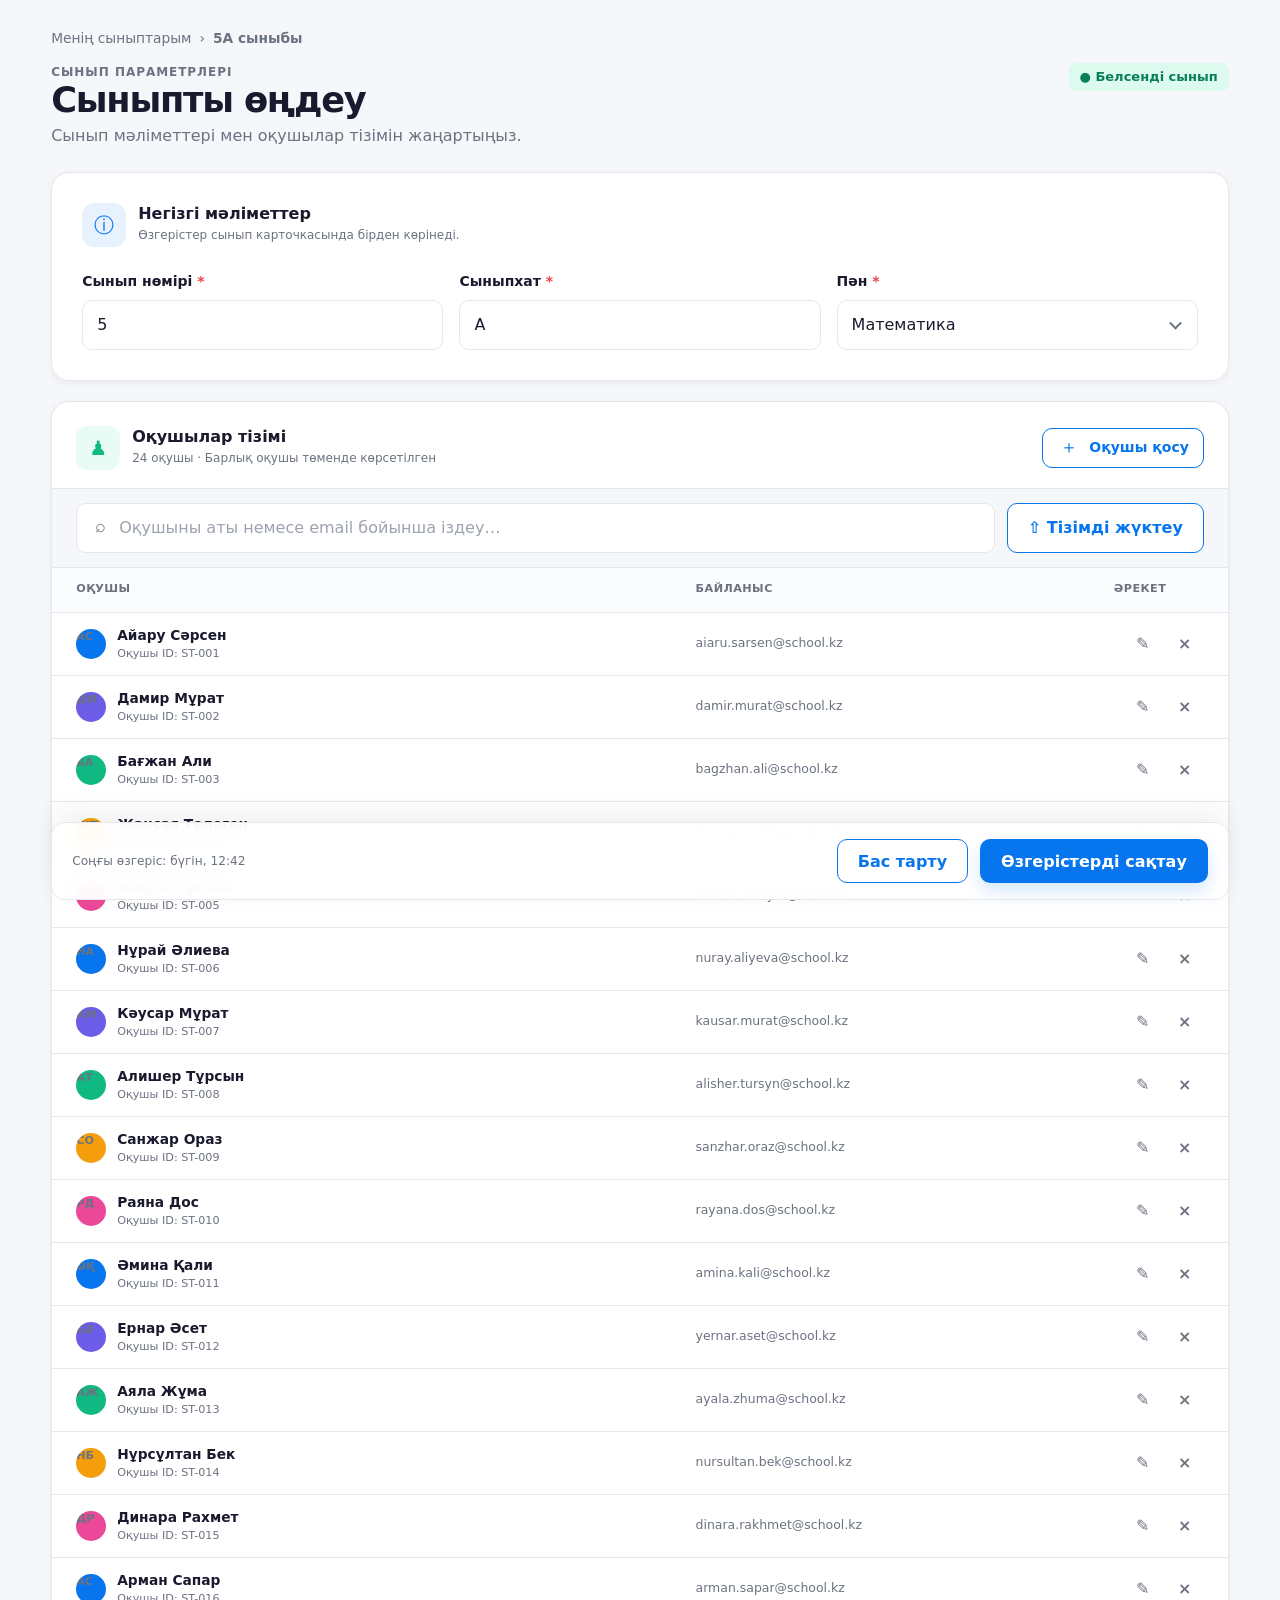
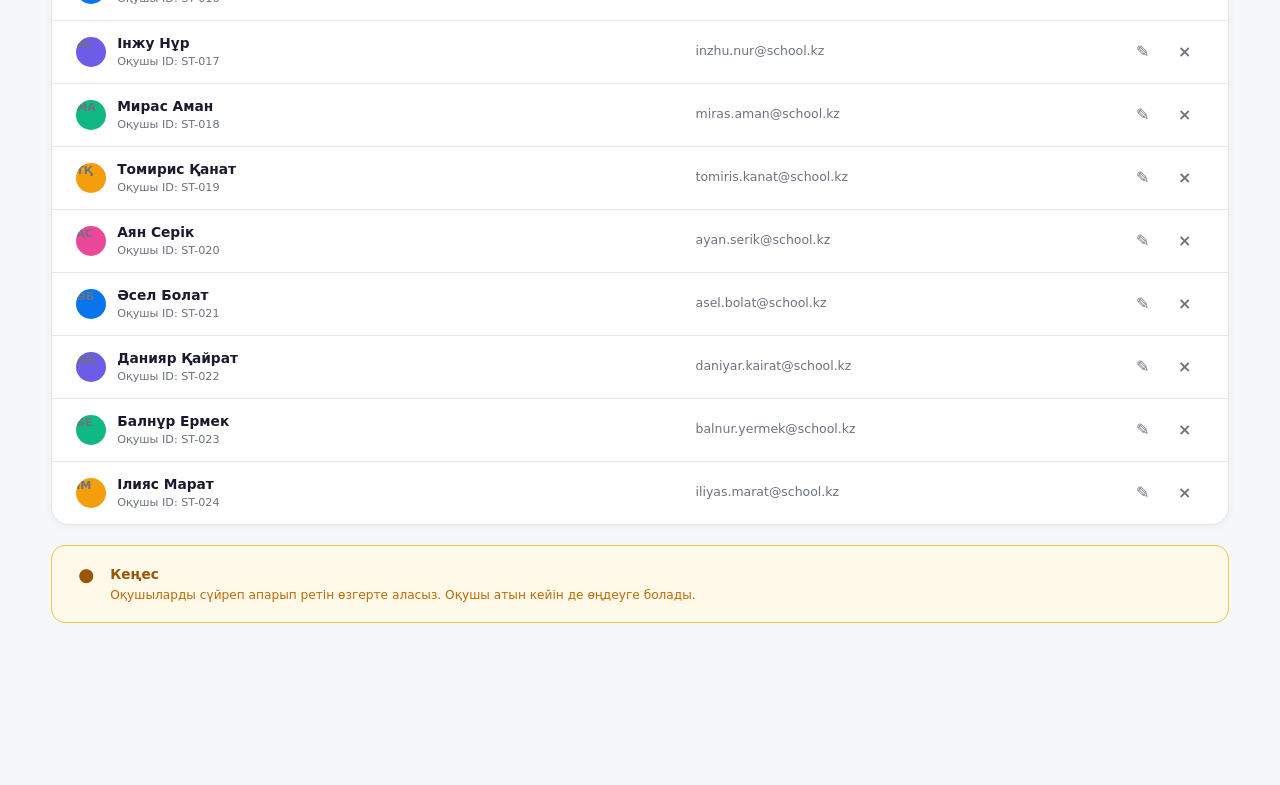
==== class-edit.html @ 6f1d169f "Add Daryn AI classes frontend" ====
<!doctype html>
<html lang="kk">
<head>
  <meta charset="utf-8">
  <meta name="viewport" content="width=device-width, initial-scale=1">
  <meta name="description" content="Daryn AI — сыныпты өңдеу және толық оқушылар тізімі.">
  <title>5А сыныбын өңдеу — Daryn AI</title>
  <link rel="icon" href="favicon.svg" type="image/svg+xml">
  <link rel="stylesheet" href="styles.css">
</head>
<body>
  <a class="skip-link" href="#main">Негізгі мазмұнға өту</a>
  <div class="class-shell">
    <main class="app-main class-main" id="main">
      <nav class="breadcrumb" aria-label="Нан үгінділері"><a href="classes.html">Менің сыныптарым</a><span aria-hidden="true">›</span><strong>5А сыныбы</strong></nav>
      <header class="classes-page-head">
        <div><p class="eyebrow">Сынып параметрлері</p><h1>Сыныпты өңдеу</h1><p>Сынып мәліметтері мен оқушылар тізімін жаңартыңыз.</p></div>
        <span class="tag tag-green">● Белсенді сынып</span>
      </header>

      <form class="class-form-wrap" id="class-form" data-mode="edit" action="classes.html">
        <section class="card form-panel" aria-labelledby="edit-base-title">
          <div class="panel-heading"><div class="panel-heading-main"><span class="icon-box" aria-hidden="true">ⓘ</span><div><h2 id="edit-base-title">Негізгі мәліметтер</h2><p>Өзгерістер сынып карточкасында бірден көрінеді.</p></div></div></div>
          <div class="class-fields">
            <div class="field"><label for="edit-class-number">Сынып нөмірі <span class="required">*</span></label><input class="control" id="edit-class-number" name="class-number" inputmode="numeric" value="5" required></div>
            <div class="field"><label for="edit-class-letter">Сыныпхат <span class="required">*</span></label><input class="control" id="edit-class-letter" name="class-letter" maxlength="2" value="А" required></div>
            <div class="field"><label for="edit-class-subject">Пән <span class="required">*</span></label><span class="select-shell"><select class="select-control" id="edit-class-subject" name="class-subject" required><option selected>Математика</option><option>Биология</option><option>Қазақстан тарихы</option></select></span></div>
          </div>
        </section>

        <section class="card roster-panel" id="students" aria-labelledby="edit-students-title">
          <div class="panel-heading">
            <div class="panel-heading-main"><span class="icon-box" aria-hidden="true" style="color:var(--success);background:var(--success-soft)">♟</span><div><h2 id="edit-students-title">Оқушылар тізімі</h2><p data-student-count>24 оқушы · Барлық оқушы төменде көрсетілген</p></div></div>
            <button class="btn btn-secondary btn-sm" type="button" data-action="add-student"><span class="icon" aria-hidden="true">＋</span>Оқушы қосу</button>
          </div>
          <div class="roster-toolbar"><label class="search-wrap"><span class="icon" aria-hidden="true">⌕</span><span class="sr-only">Оқушыны іздеу</span><input class="control" type="search" data-student-search placeholder="Оқушыны аты немесе email бойынша іздеу…"></label><button class="btn btn-secondary" type="button" data-action="import-students">⇧ Тізімді жүктеу</button></div>
          <div class="student-list-head" aria-hidden="true"><span>Оқушы</span><span>Байланыс</span><span>Әрекет</span></div>
          <ol class="student-list" data-student-list>
            <li class="student-row"><div class="student-person"><span class="student-avatar">АС</span><div><strong>Айару Сәрсен</strong><span>Оқушы ID: ST-001</span></div></div><span class="student-contact">aiaru.sarsen@school.kz</span><span class="tag tag-green">Белсенді</span><div class="student-actions"><button class="tool-btn" type="button" aria-label="Айару Сәрсенді өңдеу">✎</button><button class="tool-btn" type="button" aria-label="Айару Сәрсенді жою">×</button></div></li>
            <li class="student-row"><div class="student-person"><span class="student-avatar purple">ДМ</span><div><strong>Дамир Мұрат</strong><span>Оқушы ID: ST-002</span></div></div><span class="student-contact">damir.murat@school.kz</span><span class="tag tag-green">Белсенді</span><div class="student-actions"><button class="tool-btn" type="button" aria-label="Дамир Мұратты өңдеу">✎</button><button class="tool-btn" type="button" aria-label="Дамир Мұратты жою">×</button></div></li>
            <li class="student-row"><div class="student-person"><span class="student-avatar green">БА</span><div><strong>Бағжан Али</strong><span>Оқушы ID: ST-003</span></div></div><span class="student-contact">bagzhan.ali@school.kz</span><span class="tag tag-green">Белсенді</span><div class="student-actions"><button class="tool-btn" type="button" aria-label="Бағжан Алиді өңдеу">✎</button><button class="tool-btn" type="button" aria-label="Бағжан Алиді жою">×</button></div></li>
            <li class="student-row"><div class="student-person"><span class="student-avatar orange">ЖТ</span><div><strong>Жансая Төлеген</strong><span>Оқушы ID: ST-004</span></div></div><span class="student-contact">zhansaya.tolegen@school.kz</span><span class="tag tag-green">Белсенді</span><div class="student-actions"><button class="tool-btn" type="button" aria-label="Жансая Төлегенді өңдеу">✎</button><button class="tool-btn" type="button" aria-label="Жансая Төлегенді жою">×</button></div></li>
            <li class="student-row"><div class="student-person"><span class="student-avatar rose">МҚ</span><div><strong>Мақсат Қасым</strong><span>Оқушы ID: ST-005</span></div></div><span class="student-contact">maksat.kasym@school.kz</span><span class="tag tag-green">Белсенді</span><div class="student-actions"><button class="tool-btn" type="button" aria-label="Мақсат Қасымды өңдеу">✎</button><button class="tool-btn" type="button" aria-label="Мақсат Қасымды жою">×</button></div></li>
            <li class="student-row"><div class="student-person"><span class="student-avatar">НА</span><div><strong>Нұрай Әлиева</strong><span>Оқушы ID: ST-006</span></div></div><span class="student-contact">nuray.aliyeva@school.kz</span><span class="tag tag-green">Белсенді</span><div class="student-actions"><button class="tool-btn" type="button" aria-label="Нұрай Әлиеваны өңдеу">✎</button><button class="tool-btn" type="button" aria-label="Нұрай Әлиеваны жою">×</button></div></li>
            <li class="student-row"><div class="student-person"><span class="student-avatar purple">КМ</span><div><strong>Кәусар Мұрат</strong><span>Оқушы ID: ST-007</span></div></div><span class="student-contact">kausar.murat@school.kz</span><span class="tag tag-green">Белсенді</span><div class="student-actions"><button class="tool-btn" type="button" aria-label="Кәусар Мұратты өңдеу">✎</button><button class="tool-btn" type="button" aria-label="Кәусар Мұратты жою">×</button></div></li>
            <li class="student-row"><div class="student-person"><span class="student-avatar green">АТ</span><div><strong>Алишер Тұрсын</strong><span>Оқушы ID: ST-008</span></div></div><span class="student-contact">alisher.tursyn@school.kz</span><span class="tag tag-green">Белсенді</span><div class="student-actions"><button class="tool-btn" type="button" aria-label="Алишер Тұрсынды өңдеу">✎</button><button class="tool-btn" type="button" aria-label="Алишер Тұрсынды жою">×</button></div></li>
            <li class="student-row"><div class="student-person"><span class="student-avatar orange">СО</span><div><strong>Санжар Ораз</strong><span>Оқушы ID: ST-009</span></div></div><span class="student-contact">sanzhar.oraz@school.kz</span><span class="tag tag-green">Белсенді</span><div class="student-actions"><button class="tool-btn" type="button" aria-label="Санжар Оразды өңдеу">✎</button><button class="tool-btn" type="button" aria-label="Санжар Оразды жою">×</button></div></li>
            <li class="student-row"><div class="student-person"><span class="student-avatar rose">РД</span><div><strong>Раяна Дос</strong><span>Оқушы ID: ST-010</span></div></div><span class="student-contact">rayana.dos@school.kz</span><span class="tag tag-green">Белсенді</span><div class="student-actions"><button class="tool-btn" type="button" aria-label="Раяна Досты өңдеу">✎</button><button class="tool-btn" type="button" aria-label="Раяна Досты жою">×</button></div></li>
            <li class="student-row"><div class="student-person"><span class="student-avatar">ӘҚ</span><div><strong>Әмина Қали</strong><span>Оқушы ID: ST-011</span></div></div><span class="student-contact">amina.kali@school.kz</span><span class="tag tag-green">Белсенді</span><div class="student-actions"><button class="tool-btn" type="button" aria-label="Әмина Қалиды өңдеу">✎</button><button class="tool-btn" type="button" aria-label="Әмина Қалиды жою">×</button></div></li>
            <li class="student-row"><div class="student-person"><span class="student-avatar purple">ЕӘ</span><div><strong>Ернар Әсет</strong><span>Оқушы ID: ST-012</span></div></div><span class="student-contact">yernar.aset@school.kz</span><span class="tag tag-green">Белсенді</span><div class="student-actions"><button class="tool-btn" type="button" aria-label="Ернар Әсетті өңдеу">✎</button><button class="tool-btn" type="button" aria-label="Ернар Әсетті жою">×</button></div></li>
            <li class="student-row"><div class="student-person"><span class="student-avatar green">АЖ</span><div><strong>Аяла Жұма</strong><span>Оқушы ID: ST-013</span></div></div><span class="student-contact">ayala.zhuma@school.kz</span><span class="tag tag-green">Белсенді</span><div class="student-actions"><button class="tool-btn" type="button" aria-label="Аяла Жұманы өңдеу">✎</button><button class="tool-btn" type="button" aria-label="Аяла Жұманы жою">×</button></div></li>
            <li class="student-row"><div class="student-person"><span class="student-avatar orange">НБ</span><div><strong>Нұрсұлтан Бек</strong><span>Оқушы ID: ST-014</span></div></div><span class="student-contact">nursultan.bek@school.kz</span><span class="tag tag-green">Белсенді</span><div class="student-actions"><button class="tool-btn" type="button" aria-label="Нұрсұлтан Бекті өңдеу">✎</button><button class="tool-btn" type="button" aria-label="Нұрсұлтан Бекті жою">×</button></div></li>
            <li class="student-row"><div class="student-person"><span class="student-avatar rose">ДР</span><div><strong>Динара Рахмет</strong><span>Оқушы ID: ST-015</span></div></div><span class="student-contact">dinara.rakhmet@school.kz</span><span class="tag tag-green">Белсенді</span><div class="student-actions"><button class="tool-btn" type="button" aria-label="Динара Рахметті өңдеу">✎</button><button class="tool-btn" type="button" aria-label="Динара Рахметті жою">×</button></div></li>
            <li class="student-row"><div class="student-person"><span class="student-avatar">АС</span><div><strong>Арман Сапар</strong><span>Оқушы ID: ST-016</span></div></div><span class="student-contact">arman.sapar@school.kz</span><span class="tag tag-green">Белсенді</span><div class="student-actions"><button class="tool-btn" type="button" aria-label="Арман Сапарды өңдеу">✎</button><button class="tool-btn" type="button" aria-label="Арман Сапарды жою">×</button></div></li>
            <li class="student-row"><div class="student-person"><span class="student-avatar purple">ІН</span><div><strong>Інжу Нұр</strong><span>Оқушы ID: ST-017</span></div></div><span class="student-contact">inzhu.nur@school.kz</span><span class="tag tag-green">Белсенді</span><div class="student-actions"><button class="tool-btn" type="button" aria-label="Інжу Нұрды өңдеу">✎</button><button class="tool-btn" type="button" aria-label="Інжу Нұрды жою">×</button></div></li>
            <li class="student-row"><div class="student-person"><span class="student-avatar green">МА</span><div><strong>Мирас Аман</strong><span>Оқушы ID: ST-018</span></div></div><span class="student-contact">miras.aman@school.kz</span><span class="tag tag-green">Белсенді</span><div class="student-actions"><button class="tool-btn" type="button" aria-label="Мирас Аманды өңдеу">✎</button><button class="tool-btn" type="button" aria-label="Мирас Аманды жою">×</button></div></li>
            <li class="student-row"><div class="student-person"><span class="student-avatar orange">ТҚ</span><div><strong>Томирис Қанат</strong><span>Оқушы ID: ST-019</span></div></div><span class="student-contact">tomiris.kanat@school.kz</span><span class="tag tag-green">Белсенді</span><div class="student-actions"><button class="tool-btn" type="button" aria-label="Томирис Қанатты өңдеу">✎</button><button class="tool-btn" type="button" aria-label="Томирис Қанатты жою">×</button></div></li>
            <li class="student-row"><div class="student-person"><span class="student-avatar rose">АС</span><div><strong>Аян Серік</strong><span>Оқушы ID: ST-020</span></div></div><span class="student-contact">ayan.serik@school.kz</span><span class="tag tag-green">Белсенді</span><div class="student-actions"><button class="tool-btn" type="button" aria-label="Аян Серікті өңдеу">✎</button><button class="tool-btn" type="button" aria-label="Аян Серікті жою">×</button></div></li>
            <li class="student-row"><div class="student-person"><span class="student-avatar">ӘБ</span><div><strong>Әсел Болат</strong><span>Оқушы ID: ST-021</span></div></div><span class="student-contact">asel.bolat@school.kz</span><span class="tag tag-green">Белсенді</span><div class="student-actions"><button class="tool-btn" type="button" aria-label="Әсел Болатты өңдеу">✎</button><button class="tool-btn" type="button" aria-label="Әсел Болатты жою">×</button></div></li>
            <li class="student-row"><div class="student-person"><span class="student-avatar purple">ДҚ</span><div><strong>Данияр Қайрат</strong><span>Оқушы ID: ST-022</span></div></div><span class="student-contact">daniyar.kairat@school.kz</span><span class="tag tag-green">Белсенді</span><div class="student-actions"><button class="tool-btn" type="button" aria-label="Данияр Қайратты өңдеу">✎</button><button class="tool-btn" type="button" aria-label="Данияр Қайратты жою">×</button></div></li>
            <li class="student-row"><div class="student-person"><span class="student-avatar green">БЕ</span><div><strong>Балнұр Ермек</strong><span>Оқушы ID: ST-023</span></div></div><span class="student-contact">balnur.yermek@school.kz</span><span class="tag tag-yellow">Шақыру жіберілді</span><div class="student-actions"><button class="tool-btn" type="button" aria-label="Балнұр Ермекті өңдеу">✎</button><button class="tool-btn" type="button" aria-label="Балнұр Ермекті жою">×</button></div></li>
            <li class="student-row"><div class="student-person"><span class="student-avatar orange">ІМ</span><div><strong>Ілияс Марат</strong><span>Оқушы ID: ST-024</span></div></div><span class="student-contact">iliyas.marat@school.kz</span><span class="tag tag-yellow">Шақыру жіберілді</span><div class="student-actions"><button class="tool-btn" type="button" aria-label="Ілияс Маратты өңдеу">✎</button><button class="tool-btn" type="button" aria-label="Ілияс Маратты жою">×</button></div></li>
          </ol>
        </section>

        <aside class="tip-card"><span class="icon" aria-hidden="true">●</span><div><strong>Кеңес</strong><p>Оқушыларды сүйреп апарып ретін өзгерте аласыз. Оқушы атын кейін де өңдеуге болады.</p></div></aside>
        <div class="class-form-actions"><p>Соңғы өзгеріс: бүгін, 12:42</p><div class="row"><a class="btn btn-secondary" href="classes.html">Бас тарту</a><button class="btn btn-primary" type="submit">Өзгерістерді сақтау</button></div></div>
      </form>
    </main>

  </div>
  <script src="app.js" defer></script>
</body>
</html>
---- styles.css ----
:root {
  color-scheme: light;
  --primary: #0775ed;
  --primary-hover: #0868d3;
  --primary-dark: #0554b0;
  --primary-light: #e8f2fe;
  --secondary: #6c5ce7;
  --secondary-light: #eeeafd;
  --background: #ffffff;
  --surface: #f5f7fa;
  --surface-strong: #eef2f7;
  --text: #1a1a2e;
  --text-soft: #6b7280;
  --border: #e5e7eb;
  --success: #10b981;
  --success-soft: #e8fbf4;
  --error: #ef4444;
  --error-soft: #fff0f0;
  --warning: #f59e0b;
  --warning-soft: #fff8e5;
  --team-b: #ff6b35;
  --shadow-sm: 0 2px 8px rgb(15 23 42 / 0.05);
  --shadow-md: 0 14px 34px rgb(15 23 42 / 0.09);
  --radius-sm: 8px;
  --radius-md: 12px;
  --radius-lg: 18px;
  --sidebar: 240px;
  --content: 1240px;
  --space-1: 4px;
  --space-2: 8px;
  --space-3: 12px;
  --space-4: 16px;
  --space-6: 24px;
  --space-8: 32px;
  --space-12: 48px;
  --space-16: 64px;
  --space-24: 96px;
  font-family: Inter, ui-sans-serif, system-ui, -apple-system, BlinkMacSystemFont, "Segoe UI", sans-serif;
  font-synthesis: none;
}

* { box-sizing: border-box; }
html { scroll-behavior: smooth; }
body { margin: 0; color: var(--text); background: var(--background); line-height: 1.5; }
button, input, textarea, select { font: inherit; }
button, a, summary, select { -webkit-tap-highlight-color: transparent; }
button { border: 0; }
a { color: inherit; text-decoration: none; }
img, svg { display: block; max-width: 100%; }
h1, h2, h3, h4, p { margin-top: 0; }
h1 { font-size: clamp(2rem, 4vw, 3rem); line-height: 1.08; letter-spacing: -0.035em; }
h2 { font-size: clamp(1.7rem, 3vw, 2.25rem); line-height: 1.15; letter-spacing: -0.025em; }
h3 { font-size: clamp(1.25rem, 2vw, 1.75rem); line-height: 1.22; }
h4 { font-size: 1.375rem; line-height: 1.3; }
:focus-visible { outline: 3px solid rgb(7 117 237 / 0.28); outline-offset: 3px; }
::selection { color: #fff; background: var(--primary); }

.skip-link { position: fixed; top: 8px; left: 8px; z-index: 100; padding: 10px 14px; border-radius: 8px; color: #fff; background: var(--primary-dark); transform: translateY(-160%); }
.skip-link:focus { transform: translateY(0); }
.sr-only { position: absolute; width: 1px; height: 1px; padding: 0; margin: -1px; overflow: hidden; clip: rect(0, 0, 0, 0); white-space: nowrap; border: 0; }
.muted { color: var(--text-soft); }
.caption { font-size: 0.75rem; color: var(--text-soft); }
.eyebrow { margin-bottom: 8px; color: var(--primary); font-size: 0.75rem; font-weight: 800; letter-spacing: 0.08em; text-transform: uppercase; }
.stack { display: grid; gap: var(--space-4); }
.row { display: flex; align-items: center; gap: var(--space-3); }
.row-between { display: flex; align-items: center; justify-content: space-between; gap: var(--space-4); }
.icon { display: inline-grid; width: 24px; height: 24px; flex: 0 0 24px; place-items: center; font-size: 1.15rem; line-height: 1; }
.icon-box { display: inline-grid; width: 44px; height: 44px; flex: 0 0 44px; place-items: center; border-radius: 12px; color: var(--primary); background: var(--primary-light); font-size: 1.25rem; }
.divider { height: 1px; margin: var(--space-6) 0; background: var(--border); }

/* Buttons */
.btn { display: inline-flex; min-height: 44px; align-items: center; justify-content: center; gap: 8px; padding: 10px 20px; border: 1px solid transparent; border-radius: 10px; font-weight: 750; line-height: 1.2; cursor: pointer; transition: 160ms ease; }
.btn:hover { transform: translateY(-1px); }
.btn:active { transform: translateY(0); }
.btn-primary { color: #fff; background: var(--primary); box-shadow: 0 8px 18px rgb(7 117 237 / 0.17); }
.btn-primary:hover { background: var(--primary-hover); }
.btn-primary:active { background: var(--primary-dark); }
.btn-secondary { color: var(--primary); border-color: var(--primary); background: #fff; }
.btn-secondary:hover { background: var(--primary-light); }
.btn-ghost { color: var(--primary); background: transparent; }
.btn-ghost:hover { background: var(--primary-light); }
.btn-success { color: #fff; background: var(--success); }
.btn-danger { color: #fff; background: var(--error); }
.btn[disabled], .btn.is-disabled { color: #a9afb9; border-color: #e4e7eb; background: #eef0f3; box-shadow: none; cursor: not-allowed; transform: none; }
.btn-sm { min-height: 36px; padding: 7px 14px; font-size: 0.875rem; }
.btn-lg { min-height: 52px; padding: 14px 26px; font-size: 1.0625rem; }
.btn-icon { width: 44px; padding: 0; border-radius: 50%; }
.btn-block { width: 100%; }

/* Forms */
.field { display: grid; gap: 8px; }
.field > label, .field-label { color: var(--text); font-size: 0.875rem; font-weight: 750; }
.control, .select-control, .textarea-control { width: 100%; min-height: 48px; padding: 12px 14px; color: var(--text); border: 1px solid var(--border); border-radius: 10px; background: #fff; transition: 160ms ease; }
.control::placeholder, .textarea-control::placeholder { color: #9ca3af; }
.control:hover, .select-control:hover, .textarea-control:hover { border-color: #bdc7d5; }
.control:focus, .select-control:focus, .textarea-control:focus { border-color: var(--primary); outline: 3px solid rgb(7 117 237 / 0.13); }
.control:disabled, .select-control:disabled, .textarea-control:disabled { color: #9ca3af; background: var(--surface); cursor: not-allowed; }
.select-shell { position: relative; display: block; min-width: 0; }
.select-shell::after {
  content: "";
  position: absolute;
  top: 50%;
  right: 18px;
  width: 7px;
  height: 7px;
  border-right: 2px solid var(--text-soft);
  border-bottom: 2px solid var(--text-soft);
  pointer-events: none;
  transform: translateY(-70%) rotate(45deg);
  transition: border-color 160ms ease;
}
.select-shell:focus-within::after { border-color: var(--primary); }
.select-shell .select-control {
  padding-right: 44px;
  appearance: none;
  -webkit-appearance: none;
  cursor: pointer;
}
.select-shell .select-control::-ms-expand { display: none; }
.select-control option { color: var(--text); background: #fff; }
.textarea-control { min-height: 112px; resize: vertical; }
.field-error .control { border-color: var(--error); }
.field-error .hint { color: var(--error); }
.field-success .control { padding-right: 44px; border-color: var(--success); background: linear-gradient(90deg, #fff 90%, var(--success-soft)); }
.hint { color: var(--text-soft); font-size: 0.75rem; }
.search-wrap { position: relative; }
.search-wrap .control { padding-left: 42px; }
.search-wrap .icon { position: absolute; top: 12px; left: 12px; color: var(--text-soft); }
.checkbox-row { display: flex; align-items: flex-start; gap: 10px; font-size: 0.9rem; }
.checkbox-row input { width: 18px; height: 18px; margin-top: 2px; accent-color: var(--primary); }
.segmented { display: grid; grid-template-columns: repeat(4, minmax(64px, 1fr)); gap: 8px; }
.segmented input { position: absolute; opacity: 0; pointer-events: none; }
.segmented label { display: grid; min-height: 42px; place-items: center; border: 1px solid var(--border); border-radius: 9px; cursor: pointer; }
.segmented input:checked + label { color: #fff; border-color: var(--primary); background: var(--primary); }

/* Shared cards and badges */
.card { border: 1px solid var(--border); border-radius: var(--radius-lg); background: #fff; box-shadow: var(--shadow-sm); }
.card-pad { padding: clamp(18px, 2.4vw, 28px); }
.tag { display: inline-flex; min-height: 28px; align-items: center; gap: 6px; padding: 4px 11px; border-radius: 8px; font-size: 0.8125rem; font-weight: 750; white-space: nowrap; }
.tag-blue { color: #075fbf; background: #e7f2ff; }
.tag-green { color: #087e59; background: #dcfaee; }
.tag-purple { color: #5946c7; background: #ede9fe; }
.tag-orange { color: #a34716; background: #fff0e5; }
.tag-yellow { color: #845300; background: #fff4c7; }
.tag-red { color: #b4232d; background: #fee7e7; }
.badge-solid { color: #fff; }
.bg-blue { background: var(--primary); }
.bg-purple { background: var(--secondary); }
.bg-green { background: var(--success); }
.bg-orange { background: #e98213; }
.bg-red { background: var(--error); }
.difficulty { display: inline-flex; align-items: center; gap: 8px; }
.difficulty::before { width: 10px; height: 10px; border-radius: 50%; background: currentColor; content: ""; }

/* App shell */
.app-shell { min-height: 100dvh; padding-left: var(--sidebar); background: var(--surface); }
.sidebar { position: fixed; inset: 0 auto 0 0; z-index: 30; display: flex; width: var(--sidebar); flex-direction: column; padding: 24px 16px; border-right: 1px solid var(--border); background: #fff; }
.brand { display: flex; align-items: center; gap: 10px; padding: 0 10px 24px; color: var(--primary); font-size: 1.35rem; font-weight: 850; letter-spacing: -0.03em; }
.brand-mark { display: grid; width: 34px; height: 34px; place-items: center; border-radius: 10px; color: #fff; background: linear-gradient(145deg, #1a8eff, var(--primary-dark)); font-size: 0.95rem; }
.side-nav { display: grid; gap: 5px; }
.side-nav a { display: flex; min-height: 44px; align-items: center; gap: 12px; padding: 10px 12px; border-radius: 10px; color: var(--text-soft); font-size: 0.9rem; font-weight: 650; }
.side-nav a:hover { color: var(--text); background: var(--surface); }
.side-nav a[aria-current="page"] { color: var(--primary); background: var(--primary-light); }
.side-section { margin: 22px 12px 8px; color: #9ca3af; font-size: 0.68rem; font-weight: 800; letter-spacing: 0.09em; text-transform: uppercase; }
.profile-mini { display: flex; align-items: center; gap: 10px; margin-top: auto; padding: 12px 10px 0; border-top: 1px solid var(--border); }
.avatar { display: grid; width: 42px; height: 42px; flex: 0 0 42px; place-items: center; border-radius: 50%; color: var(--primary); background: var(--primary-light); font-weight: 850; }
.profile-mini strong { display: block; font-size: 0.82rem; }
.profile-mini span { color: var(--text-soft); font-size: 0.72rem; }
.app-main { width: 100%; max-width: 1600px; margin: 0 auto; padding: 28px clamp(20px, 4vw, 52px) 64px; }
.app-topbar { display: flex; min-height: 64px; align-items: center; justify-content: space-between; gap: 20px; margin-bottom: 26px; }
.app-topbar h1 { margin: 0; font-size: clamp(1.45rem, 2.5vw, 2rem); }
.top-actions { display: flex; align-items: center; gap: 10px; }
.mobile-bar { display: none; }
.bottom-nav { display: none; }

.tabs { display: flex; gap: 24px; margin-bottom: 24px; border-bottom: 1px solid var(--border); overflow-x: auto; scrollbar-width: none; }
.tabs a, .tabs button { min-height: 44px; flex: 0 0 auto; padding: 10px 2px; color: var(--text-soft); border-bottom: 3px solid transparent; background: none; font-weight: 700; cursor: pointer; }
.tabs a[aria-current="page"], .tabs button.is-active { color: var(--primary); border-bottom-color: var(--primary); }

/* Presentation dashboard */
.section-head { display: flex; align-items: end; justify-content: space-between; gap: 16px; margin: 34px 0 16px; }
.section-head h2 { margin: 0; font-size: 1.15rem; }
.text-link { color: var(--primary); font-size: 0.86rem; font-weight: 750; }
.presentation-grid { display: grid; grid-template-columns: repeat(3, minmax(0, 1fr)); gap: 18px; }
.presentation-grid.compact { grid-template-columns: repeat(4, minmax(0, 1fr)); }
.presentation-card { position: relative; min-height: 154px; padding: 20px; overflow: hidden; border: 1px solid transparent; border-radius: 14px; box-shadow: var(--shadow-sm); }
.presentation-card::after { position: absolute; right: -38px; bottom: -52px; width: 128px; height: 128px; border: 22px solid rgb(255 255 255 / 0.52); border-radius: 50%; content: ""; }
.presentation-card h3 { max-width: 82%; margin: 20px 0 6px; font-size: 1.05rem; }
.presentation-card p { max-width: 78%; margin: 0; color: var(--text-soft); font-size: 0.78rem; }
.presentation-grid.compact .presentation-card { min-height: 196px; }
.presentation-grid.compact .presentation-card p { display: -webkit-box; max-width: 72%; overflow: hidden; -webkit-box-orient: vertical; -webkit-line-clamp: 2; line-height: 1.3; }
.presentation-card .tag { position: relative; z-index: 1; }
.tone-mint { border-color: #bee8d6; background: #eaf9f2; }
.tone-sky { border-color: #bddcf7; background: #eaf5ff; }
.tone-lilac { border-color: #d9cff8; background: #f1edff; }
.tone-sand { border-color: #f1ddb0; background: #fff7df; }
.tone-rose { border-color: #efcbd0; background: #fff1f3; }
.tone-slate { border-color: #d6dde8; background: #f5f7fa; }
.card-meta { position: absolute; right: 18px; bottom: 14px; left: 18px; z-index: 2; display: flex; justify-content: space-between; color: var(--text-soft); font-size: 0.72rem; }
.create-card { display: grid; min-height: 154px; place-items: center; padding: 20px; border: 1.5px dashed #bdc9da; border-radius: 14px; color: var(--primary); background: #fff; text-align: center; }
.create-card .plus { display: grid; width: 42px; height: 42px; margin: 0 auto 10px; place-items: center; border-radius: 50%; color: #fff; background: var(--primary); font-size: 1.5rem; }
.pagination { display: flex; align-items: center; justify-content: flex-end; gap: 8px; margin-top: 24px; }
.page-pill { display: grid; min-width: 36px; height: 36px; place-items: center; border: 1px solid var(--border); border-radius: 8px; background: #fff; }
.page-pill.active { color: #fff; border-color: var(--primary); background: var(--primary); }

/* Generator */
.generator-wrap { max-width: 860px; margin: 0 auto; }
.generator-card { padding: clamp(22px, 4vw, 42px); }
.generator-card h2 { margin-bottom: 6px; font-size: 1.6rem; }
.form-grid { display: grid; grid-template-columns: repeat(2, minmax(0, 1fr)); gap: 18px; }
.form-grid .full { grid-column: 1 / -1; }
.theme-grid { display: grid; grid-template-columns: repeat(4, minmax(90px, 1fr)); gap: 12px; }
.theme-option { position: relative; }
.theme-option input { position: absolute; opacity: 0; }
.theme-option label { display: grid; gap: 8px; color: var(--text-soft); font-size: 0.75rem; cursor: pointer; }
.theme-swatch { height: 74px; border: 2px solid transparent; border-radius: 10px; box-shadow: inset 0 0 0 1px rgb(15 23 42 / 0.08); }
.theme-option input:checked + label .theme-swatch { border-color: var(--primary-dark); outline: 3px solid rgb(7 117 237 / 0.18); }
.swatch-classic { background: linear-gradient(135deg, #1b8df8, #0754b2); }
.swatch-light { background: linear-gradient(135deg, #f6fbff 58%, #76b9fb 58%); }
.swatch-warm { background: linear-gradient(135deg, #fff7df 58%, #ffb34c 58%); }
.swatch-dark { background: linear-gradient(135deg, #11152d 58%, #705be9 58%); }
.form-actions { display: flex; justify-content: flex-end; gap: 10px; margin-top: 26px; }

/* Classes */
.class-shell { min-height: 100dvh; background: var(--surface); }
.class-main { max-width: none; }
.classes-page-head { display: flex; align-items: flex-start; justify-content: space-between; gap: 24px; margin-bottom: 24px; }
.classes-page-head h1 { margin-bottom: 5px; font-size: clamp(1.7rem, 3vw, 2.2rem); }
.classes-page-head p { margin: 0; color: var(--text-soft); }
.class-stats { display: grid; grid-template-columns: repeat(3, minmax(0, 1fr)) auto; align-items: center; gap: 0; padding: 20px; }
.class-stat { display: grid; min-width: 0; grid-template-columns: 48px minmax(0, 1fr); align-items: center; gap: 12px; padding: 0 20px; border-right: 1px solid var(--border); }
.class-stat:first-child { padding-left: 0; }
.class-stat:nth-child(3) { border-right: 0; }
.class-stat strong { display: block; font-size: 1.45rem; line-height: 1.15; }
.class-stat span:last-child { color: var(--text-soft); font-size: 0.76rem; font-weight: 650; }
.class-stat-badges { display: flex; flex-wrap: wrap; justify-content: flex-end; gap: 8px; padding-left: 20px; }
.view-mode-input { position: absolute; width: 1px; height: 1px; opacity: 0; }
.class-toolbar { display: grid; grid-template-columns: minmax(240px, 1fr) 180px 170px auto; gap: 12px; margin: 24px 0 18px; }
.view-toggle { display: flex; gap: 8px; }
.view-toggle .tool-btn { border: 1px solid var(--border); background: #fff; box-shadow: var(--shadow-sm); cursor: pointer; }
#class-view-grid:checked ~ .class-toolbar .view-toggle label[for="class-view-grid"],
#class-view-list:checked ~ .class-toolbar .view-toggle label[for="class-view-list"] {
  color: var(--primary);
  border-color: #bfdbfe;
  background: var(--primary-light);
}
#class-view-grid:focus-visible ~ .class-toolbar .view-toggle label[for="class-view-grid"],
#class-view-list:focus-visible ~ .class-toolbar .view-toggle label[for="class-view-list"] {
  outline: 3px solid rgb(7 117 237 / 0.28);
  outline-offset: 3px;
}
.classes-grid { display: grid; grid-template-columns: repeat(3, minmax(0, 1fr)); gap: 18px; }
#class-view-list:checked ~ .classes-grid { grid-template-columns: 1fr; }
#class-view-list:checked ~ .classes-grid .class-card {
  display: grid;
  grid-template-columns: minmax(230px, 1.2fr) 240px minmax(220px, 1fr) 220px;
  align-items: center;
  gap: 20px;
}
#class-view-list:checked ~ .classes-grid .class-metrics { margin: 0; }
#class-view-list:checked ~ .classes-grid .class-students-preview { min-width: 0; }
#class-view-list:checked ~ .classes-grid .class-card-actions { margin: 0; padding: 0; border-top: 0; }
.class-card { padding: 20px; }
.class-card-head { display: grid; grid-template-columns: 48px minmax(0, 1fr) auto; align-items: start; gap: 12px; }
.class-mark { display: grid; width: 48px; height: 48px; place-items: center; border-radius: 14px; color: #fff; background: linear-gradient(145deg, #4e8dff, #1754da); font-weight: 850; }
.class-mark.purple { background: linear-gradient(145deg, #a152ef, #7622dc); }
.class-mark.green { background: linear-gradient(145deg, #22c998, #078877); }
.class-mark.orange { background: linear-gradient(145deg, #ffaf40, #df7310); }
.class-mark.rose { background: linear-gradient(145deg, #fb6e9b, #d6306d); }
.class-mark.indigo { background: linear-gradient(145deg, #6f7cff, #4436c7); }
.class-card h2 { margin: 3px 0 2px; font-size: 1rem; letter-spacing: 0; }
.class-subject { margin: 0; color: var(--text-soft); font-size: 0.78rem; }
.class-metrics { display: grid; grid-template-columns: repeat(2, minmax(0, 1fr)); gap: 10px; margin: 18px 0; }
.class-metric { padding: 14px 12px; border-radius: 11px; background: var(--surface); }
.class-metric strong { display: block; margin-bottom: 3px; font-size: 1.1rem; }
.class-metric span { color: var(--text-soft); font-size: 0.68rem; font-weight: 650; }
.class-students-preview { display: flex; min-height: 38px; align-items: center; justify-content: space-between; gap: 12px; }
.avatar-stack { display: flex; padding-left: 4px; }
.avatar-stack .student-avatar { margin-left: -6px; border: 2px solid #fff; }
.student-avatar { display: grid; width: 30px; height: 30px; flex: 0 0 30px; place-items: center; border-radius: 50%; color: #fff; background: var(--primary); font-size: 0.62rem; font-weight: 800; }
.student-avatar.green { background: var(--success); }
.student-avatar.purple { background: var(--secondary); }
.student-avatar.orange { background: var(--warning); }
.student-avatar.rose { background: #ec4899; }
.student-avatar.slate { background: #94a3b8; }
.class-card-actions { display: grid; grid-template-columns: repeat(2, minmax(0, 1fr)); gap: 8px; padding-top: 16px; margin-top: 12px; border-top: 1px solid var(--border); }
.class-form-wrap { display: grid; gap: 20px; }
.breadcrumb { display: flex; flex-wrap: wrap; align-items: center; gap: 8px; margin-bottom: 14px; color: var(--text-soft); font-size: 0.86rem; }
.breadcrumb a:hover { color: var(--primary); }
.form-panel { padding: clamp(20px, 3vw, 30px); }
.panel-heading { display: flex; align-items: center; justify-content: space-between; gap: 18px; margin-bottom: 24px; }
.panel-heading-main { display: flex; align-items: center; gap: 12px; }
.panel-heading h2 { margin: 0 0 2px; font-size: 1rem; letter-spacing: 0; }
.panel-heading p { margin: 0; color: var(--text-soft); font-size: 0.75rem; }
.class-fields { display: grid; grid-template-columns: repeat(3, minmax(0, 1fr)); gap: 16px; }
.required { color: var(--error); }
.roster-panel { padding: 0; overflow: hidden; scroll-margin-top: 18px; }
.roster-panel .panel-heading { padding: 24px 24px 18px; margin: 0; }
.roster-toolbar { display: grid; grid-template-columns: minmax(220px, 1fr) auto; gap: 12px; padding: 14px 24px; border-top: 1px solid var(--border); border-bottom: 1px solid var(--border); background: var(--surface); }
.student-list { padding: 0; margin: 0; list-style: none; }
.student-list-head, .student-row { display: grid; grid-template-columns: minmax(220px, 1.5fr) minmax(180px, 1fr) 90px; align-items: center; gap: 16px; padding: 12px 24px; }
.student-list-head { min-height: 44px; color: var(--text-soft); background: #fbfcfd; font-size: 0.7rem; font-weight: 800; letter-spacing: 0.04em; text-transform: uppercase; }
.student-row { min-height: 62px; border-top: 1px solid var(--border); }
.student-row[hidden], .class-card[hidden] { display: none !important; }
.student-list-head + .student-row { border-top: 0; }
.student-row:hover { background: #fbfdff; }
.student-person { display: flex; min-width: 0; align-items: center; gap: 11px; }
.student-person strong, .student-person span { overflow: hidden; text-overflow: ellipsis; white-space: nowrap; }
.student-person strong { display: block; font-size: 0.86rem; }
.student-person span { display: block; color: var(--text-soft); font-size: 0.7rem; }
.student-contact { min-width: 0; overflow: hidden; color: var(--text-soft); font-size: 0.78rem; text-overflow: ellipsis; white-space: nowrap; }
.student-row > .tag { display: none; }
.student-actions { display: flex; justify-content: flex-end; gap: 4px; }
.tip-card { display: flex; align-items: flex-start; gap: 12px; padding: 18px 22px; color: #9a5500; border: 1px solid #f6c643; border-radius: 14px; background: #fff9e9; }
.tip-card strong { display: block; margin-bottom: 2px; font-size: 0.85rem; }
.tip-card p { margin: 0; color: #bd6b05; font-size: 0.76rem; }
.class-form-actions { position: sticky; bottom: 0; z-index: 20; display: flex; align-items: center; justify-content: space-between; gap: 16px; padding: 16px 20px; border: 1px solid var(--border); border-radius: 14px; background: rgb(255 255 255 / 0.94); box-shadow: 0 -10px 30px rgb(15 23 42 / 0.06); backdrop-filter: blur(14px); }
.class-form-actions p { margin: 0; color: var(--text-soft); font-size: 0.76rem; }
.class-form-actions .row { flex-wrap: wrap; }
.empty-filter-message { padding: 34px 20px; margin: 0; color: var(--text-soft); border: 1px dashed var(--border); border-radius: 14px; background: #fff; text-align: center; }
.student-dialog {
  width: min(calc(100% - 32px), 520px);
  padding: 0;
  border: 0;
  border-radius: 18px;
  color: var(--text);
  background: #fff;
  box-shadow: 0 24px 80px rgb(15 23 42 / 0.24);
}
.student-dialog::backdrop { background: rgb(15 23 42 / 0.48); backdrop-filter: blur(3px); }
.student-dialog-card { padding: 24px; }
.student-dialog-head { display: flex; align-items: flex-start; justify-content: space-between; gap: 18px; margin-bottom: 22px; }
.student-dialog-head h2 { margin: 2px 0 0; font-size: 1.3rem; }
.student-dialog-fields { display: grid; gap: 16px; }
.student-dialog-actions { display: flex; justify-content: flex-end; gap: 10px; padding-top: 22px; margin-top: 22px; border-top: 1px solid var(--border); }
.app-toast {
  position: fixed;
  right: 22px;
  bottom: 22px;
  z-index: 100;
  max-width: min(420px, calc(100% - 32px));
  padding: 13px 18px;
  color: #fff;
  border-radius: 12px;
  background: #0f766e;
  box-shadow: 0 14px 38px rgb(15 23 42 / 0.22);
  font-size: 0.86rem;
  font-weight: 750;
  opacity: 0;
  pointer-events: none;
  transform: translateY(12px);
  transition: opacity 180ms ease, transform 180ms ease;
}
.app-toast[data-type="warning"] { background: #b45309; }
.app-toast.is-visible { opacity: 1; transform: translateY(0); }

/* Editor */
.editor-page { min-height: 100dvh; background: #e9edf3; }
.editor-topbar { position: sticky; top: 0; z-index: 30; display: grid; min-height: 64px; grid-template-columns: 280px 1fr 310px; align-items: center; gap: 14px; padding: 0 18px; border-bottom: 1px solid var(--border); background: #fff; }
.editor-topbar .brand { padding: 0; font-size: 1rem; }
.format-tools { display: flex; align-items: center; justify-content: center; gap: 5px; }
.tool-btn { display: grid; min-width: 38px; height: 38px; padding: 0 9px; place-items: center; border-radius: 8px; color: var(--text-soft); background: transparent; font-weight: 750; cursor: pointer; }
.tool-btn:hover, .tool-btn.active { color: var(--primary); background: var(--primary-light); }
.editor-actions { display: flex; justify-content: flex-end; gap: 8px; }
.editor-layout { display: grid; min-height: calc(100dvh - 64px); grid-template-columns: 230px minmax(0, 1fr) 300px; }
.slides-panel, .settings-panel { padding: 18px; background: #fff; }
.slides-panel { border-right: 1px solid var(--border); }
.settings-panel { border-left: 1px solid var(--border); }
.panel-title { display: flex; align-items: center; justify-content: space-between; margin-bottom: 14px; font-size: 0.85rem; font-weight: 800; }
.slide-list { display: grid; gap: 12px; counter-reset: slides; }
.slide-thumb { position: relative; aspect-ratio: 16 / 9; margin-left: 22px; border: 2px solid transparent; border-radius: 8px; background: #fff; box-shadow: inset 0 0 0 1px var(--border); overflow: hidden; }
.slide-thumb::before { position: absolute; left: -22px; color: var(--text-soft); counter-increment: slides; content: counter(slides); font-size: 0.7rem; }
.slide-thumb.active { border-color: var(--primary); }
.mini-band { height: 32%; background: linear-gradient(100deg, #188bf7, #0665cf); }
.mini-lines { display: grid; gap: 5px; padding: 10px; }
.mini-lines i { display: block; width: 58%; height: 4px; border-radius: 4px; background: #d8dee8; }
.mini-lines i:first-child { width: 32%; background: #60aaf0; }
.editor-canvas { display: grid; min-width: 0; place-items: center; padding: clamp(24px, 5vw, 70px); overflow: auto; }
.slide-stage { position: relative; width: min(100%, 900px); aspect-ratio: 16 / 9; overflow: hidden; border-radius: 4px; background: #fff; box-shadow: 0 18px 46px rgb(15 23 42 / 0.16); }
.slide-hero { position: relative; display: grid; height: 48%; place-items: center; overflow: hidden; color: #fff; background: linear-gradient(120deg, #1d91fa, #0763c8); text-align: center; }
.slide-hero::before, .slide-hero::after { position: absolute; width: 190px; height: 190px; border-radius: 50%; background: rgb(255 255 255 / 0.07); content: ""; }
.slide-hero::before { top: -90px; left: -40px; }
.slide-hero::after { right: -65px; bottom: -110px; }
.slide-hero h1 { margin: 0 0 8px; font-size: clamp(1.6rem, 4vw, 3.5rem); }
.slide-body { display: flex; height: 52%; align-items: flex-end; justify-content: space-between; padding: clamp(18px, 4vw, 46px); color: var(--text-soft); font-size: 0.9rem; }
.settings-panel .field { margin-bottom: 16px; }
.color-dots { display: flex; gap: 8px; }
.color-dot { width: 26px; height: 26px; border: 3px solid #fff; border-radius: 50%; box-shadow: 0 0 0 1px var(--border); }
.color-dot.selected { box-shadow: 0 0 0 2px var(--primary); }

/* UI kit documentation */
.kit-body { background: #fff; }
.kit-header { position: sticky; top: 0; z-index: 40; border-bottom: 1px solid var(--border); background: rgb(255 255 255 / 0.93); backdrop-filter: blur(18px); }
.kit-header-inner { display: flex; width: min(100% - 32px, var(--content)); min-height: 68px; align-items: center; justify-content: space-between; gap: 20px; margin: auto; }
.kit-header .brand { padding: 0; }
.kit-nav { display: flex; gap: 18px; overflow-x: auto; }
.kit-nav a { color: var(--text-soft); font-size: 0.86rem; font-weight: 700; white-space: nowrap; }
.kit-nav a:hover { color: var(--primary); }
.kit-main { width: min(100% - 32px, var(--content)); margin: 0 auto; padding: 64px 0 96px; }
.kit-hero { display: grid; grid-template-columns: 1.3fr 0.7fr; align-items: end; gap: 40px; padding-bottom: 60px; border-bottom: 1px solid var(--border); }
.kit-hero h1 { max-width: 760px; margin-bottom: 16px; color: var(--primary); }
.kit-hero p { max-width: 690px; color: var(--text-soft); font-size: 1.1rem; }
.kit-summary { display: grid; grid-template-columns: repeat(2, 1fr); gap: 10px; }
.summary-chip { padding: 14px; border-radius: 12px; background: var(--surface); }
.summary-chip strong { display: block; font-size: 1.25rem; }
.summary-chip span { color: var(--text-soft); font-size: 0.75rem; }
.kit-section { padding: 68px 0; border-bottom: 1px solid var(--border); scroll-margin-top: 70px; }
.kit-section-head { max-width: 780px; margin-bottom: 32px; }
.kit-section-head h2 { margin-bottom: 8px; }
.kit-section-head p { color: var(--text-soft); }
.demo-surface { padding: clamp(18px, 4vw, 38px); border: 1px solid var(--border); border-radius: var(--radius-lg); background: #fff; box-shadow: var(--shadow-sm); }
.demo-surface + .demo-surface { margin-top: 20px; }
.demo-label { margin-bottom: 16px; color: var(--text-soft); font-size: 0.72rem; font-weight: 800; letter-spacing: 0.07em; text-transform: uppercase; }
.swatch-grid { display: grid; grid-template-columns: repeat(5, minmax(0, 1fr)); gap: 18px; }
.color-card { overflow: hidden; border: 1px solid var(--border); border-radius: 12px; }
.color-preview { height: 92px; }
.color-info { padding: 12px; }
.color-info strong { display: block; font-size: 0.86rem; }
.color-info code { color: var(--text-soft); font-size: 0.72rem; }
.type-scale { display: grid; gap: 4px; }
.type-row { display: grid; grid-template-columns: 170px 1fr; align-items: baseline; gap: 24px; padding: 18px 0; border-bottom: 1px solid var(--border); }
.type-row:last-child { border-bottom: 0; }
.type-meta { color: var(--text-soft); font-size: 0.78rem; }
.type-sample { margin: 0; }
.type-h1 { font-size: clamp(2rem, 4vw, 3rem); font-weight: 800; line-height: 1.08; letter-spacing: -0.035em; }
.type-h2 { font-size: clamp(1.7rem, 3vw, 2.25rem); font-weight: 800; line-height: 1.15; letter-spacing: -0.025em; }
.type-h3 { font-size: clamp(1.25rem, 2vw, 1.75rem); font-weight: 700; line-height: 1.22; }
.type-h4 { font-size: 1.375rem; font-weight: 700; line-height: 1.3; }
.button-demo { display: flex; flex-wrap: wrap; align-items: center; gap: 14px; }
.field-demo { display: grid; grid-template-columns: repeat(3, minmax(0, 1fr)); gap: 20px; }
.tag-demo { display: flex; flex-wrap: wrap; gap: 12px; }
.icon-grid { display: grid; grid-template-columns: repeat(8, minmax(70px, 1fr)); gap: 16px; }
.icon-sample { display: grid; min-height: 92px; place-items: center; padding: 12px 6px; border-radius: 12px; background: var(--surface); text-align: center; }
.icon-sample .icon { margin-bottom: 7px; color: var(--text); font-size: 1.45rem; }
.icon-sample span:last-child { color: var(--text-soft); font-size: 0.68rem; }
.game-card-grid, .catalog-grid, .feature-grid, .pricing-grid, .profile-grid, .alert-grid, .stats-grid { display: grid; gap: 18px; }
.game-card-grid { grid-template-columns: repeat(2, minmax(0, 1fr)); }
.game-type-card { position: relative; min-height: 260px; padding: 28px; overflow: hidden; color: #fff; border-radius: 18px; box-shadow: var(--shadow-md); }
.game-type-card::after { position: absolute; right: -60px; bottom: -80px; width: 210px; height: 210px; border: 34px solid rgb(255 255 255 / 0.08); border-radius: 50%; content: ""; }
.game-blue { background: linear-gradient(120deg, #116cd2, #073e98); }
.game-purple { background: linear-gradient(120deg, #6c55d9, #43309d); }
.game-type-card .icon-box { color: #fff; border: 1px solid rgb(255 255 255 / 0.25); background: transparent; }
.game-type-card h3 { margin: 22px 0 8px; }
.game-type-card p { max-width: 440px; color: rgb(255 255 255 / 0.76); }
.game-type-card .btn { position: absolute; right: 24px; bottom: 24px; z-index: 2; }
.quiz-card { padding: 28px; }
.quiz-top { display: flex; justify-content: space-between; gap: 20px; }
.answer-list { display: grid; gap: 10px; margin-top: 20px; }
.answer { padding: 14px 18px; border: 1px solid var(--border); border-radius: 10px; font-weight: 650; }
.answer.selected { color: #0668c9; border: 2px solid var(--primary); background: var(--primary-light); }
.result-card { display: grid; place-items: center; padding: 34px; background: var(--surface); text-align: center; }
.result-card .trophy { color: var(--warning); font-size: 3rem; }
.result-stats { width: 100%; margin: 18px 0; padding: 16px; border-radius: 12px; background: #fff; }
.catalog-grid, .pricing-grid, .profile-grid { grid-template-columns: repeat(3, minmax(0, 1fr)); }
.catalog-card { overflow: hidden; }
.catalog-cover { height: 148px; margin: 14px; border-radius: 14px; }
.catalog-content { padding: 0 16px 18px; }
.catalog-content h3 { margin-bottom: 6px; font-size: 1.05rem; }
.catalog-content p { min-height: 48px; color: var(--text-soft); font-size: 0.82rem; }
.feature-grid { grid-template-columns: repeat(4, minmax(0, 1fr)); }
.feature-card { padding: 20px; background: var(--surface); }
.feature-card h3 { margin: 18px 0 6px; font-size: 1rem; }
.feature-card p { margin: 0; color: var(--text-soft); font-size: 0.82rem; }
.price-card { display: flex; min-height: 420px; flex-direction: column; padding: 26px; }
.price-card.popular { color: #fff; border-color: var(--primary); background: var(--primary); transform: translateY(-10px); }
.price { margin: 10px 0 20px; font-size: 2rem; font-weight: 850; }
.check-list { display: grid; gap: 10px; padding: 0; margin: 0 0 24px; list-style: none; }
.check-list li::before { margin-right: 9px; color: var(--success); content: "✓"; font-weight: 900; }
.popular .check-list li::before { color: #dff8ee; }
.price-card .btn { align-self: flex-start; margin-top: auto; }
.profile-card { padding: 22px; }
.profile-card h3 { margin: 16px 0 4px; font-size: 1rem; }
.profile-card p { color: var(--text-soft); font-size: 0.82rem; }
.profile-stats { display: flex; justify-content: space-between; color: var(--text-soft); font-size: 0.75rem; }
.testimonial { max-width: 520px; padding: 26px; }
.testimonial blockquote { margin: 0 0 18px; padding-left: 16px; border-left: 4px solid var(--primary); font-size: 1.05rem; font-style: italic; }
.promo-card { display: grid; grid-template-columns: 1fr 190px; align-items: center; gap: 24px; padding: 28px; overflow: hidden; }
.promo-card.blue { background: var(--primary-light); }
.promo-card.green { background: var(--success-soft); }
.promo-art { height: 120px; border-radius: 18px; background: linear-gradient(135deg, var(--primary), var(--primary-dark)); }
.promo-card.green .promo-art { background: linear-gradient(135deg, #15c991, #05805f); }
.alert-grid { grid-template-columns: repeat(4, minmax(0, 1fr)); }
.alert-card { display: grid; grid-template-columns: 4px 26px 1fr; gap: 12px; padding: 18px; }
.alert-bar { border-radius: 5px; background: currentColor; }
.alert-card h3 { margin: 0 0 4px; font-size: 0.92rem; }
.alert-card p { margin: 0; color: var(--text-soft); font-size: 0.75rem; }
.stats-grid { grid-template-columns: repeat(2, minmax(0, 1fr)); }
.stat-card { min-height: 180px; padding: 24px; }
.stat-number { margin: 14px 0 4px; font-size: 2.5rem; font-weight: 850; }
.trend { color: var(--success); font-size: 0.8rem; font-weight: 750; }
.donut { display: grid; width: 120px; height: 120px; margin-top: 12px; place-items: center; border-radius: 50%; background: conic-gradient(var(--primary) 0 87%, #e8ebef 87% 100%); }
.donut::after { display: grid; width: 78px; height: 78px; place-items: center; border-radius: 50%; background: #fff; content: "87%"; font-size: 1.35rem; font-weight: 850; }
.faq-list { display: grid; gap: 10px; }
.faq { border: 1px solid var(--border); border-radius: 14px; background: #fff; box-shadow: var(--shadow-sm); }
.faq summary { display: flex; min-height: 58px; align-items: center; justify-content: space-between; gap: 16px; padding: 16px 20px; font-weight: 750; cursor: pointer; list-style: none; }
.faq summary::-webkit-details-marker { display: none; }
.faq summary::after { color: var(--text-soft); content: "+"; font-size: 1.3rem; }
.faq[open] summary::after { content: "−"; }
.faq p { padding: 0 20px 18px; margin: 0; color: var(--text-soft); }
.empty-state { display: grid; min-height: 330px; place-items: center; padding: 40px 20px; text-align: center; }
.empty-state .icon-box { width: 92px; height: 92px; margin: 0 auto 20px; border-radius: 50%; font-size: 2.2rem; }
.empty-state h3 { margin-bottom: 7px; }
.empty-state p { max-width: 440px; margin-right: auto; margin-left: auto; color: var(--text-soft); }
.spacing-row { display: flex; align-items: end; justify-content: space-between; gap: 14px; overflow-x: auto; }
.space-item { display: grid; flex: 1 0 72px; place-items: center; gap: 12px; color: var(--text-soft); font-size: 0.75rem; }
.space-box { border: 2px solid #5aa9ec; background: var(--primary-light); }

@media (max-width: 1100px) {
  .presentation-grid.compact { grid-template-columns: repeat(2, minmax(0, 1fr)); }
  .swatch-grid { grid-template-columns: repeat(3, minmax(0, 1fr)); }
  .feature-grid, .alert-grid { grid-template-columns: repeat(2, minmax(0, 1fr)); }
  .icon-grid { grid-template-columns: repeat(6, minmax(70px, 1fr)); }
  .editor-topbar { grid-template-columns: 220px 1fr 240px; }
  .editor-layout { grid-template-columns: 190px minmax(0, 1fr) 260px; }
  .classes-grid { grid-template-columns: repeat(2, minmax(0, 1fr)); }
  #class-view-list:checked ~ .classes-grid .class-card {
    grid-template-columns: minmax(200px, 1.2fr) 190px minmax(180px, 1fr) 190px;
    gap: 14px;
  }
  .class-stats { grid-template-columns: repeat(3, minmax(0, 1fr)); }
  .class-stat-badges { grid-column: 1 / -1; justify-content: flex-start; padding: 18px 0 0; }
}

@media (max-width: 900px) {
  .app-shell { padding: 0 0 76px; }
  .sidebar { display: none; }
  .app-main { padding-top: 18px; }
  .mobile-bar { display: flex; min-height: 52px; align-items: center; justify-content: space-between; margin-bottom: 12px; }
  .mobile-bar .brand { padding: 0; font-size: 1.1rem; }
  .bottom-nav { position: fixed; inset: auto 0 0; z-index: 50; display: grid; grid-template-columns: repeat(5, 1fr); padding: 7px max(8px, env(safe-area-inset-right)) max(7px, env(safe-area-inset-bottom)) max(8px, env(safe-area-inset-left)); border-top: 1px solid var(--border); background: rgb(255 255 255 / 0.96); backdrop-filter: blur(16px); }
  .bottom-nav.class-bottom-nav { grid-template-columns: repeat(2, 1fr); }
  .bottom-nav a { display: grid; min-height: 54px; place-items: center; align-content: center; gap: 2px; color: var(--text-soft); font-size: 0.62rem; }
  .bottom-nav a[aria-current="page"] { color: var(--primary); }
  .bottom-nav .icon { font-size: 1.1rem; }
  .presentation-grid { grid-template-columns: repeat(2, minmax(0, 1fr)); }
  .editor-topbar { grid-template-columns: 1fr auto; }
  .format-tools { position: fixed; right: 0; bottom: 0; left: 0; z-index: 45; min-height: 58px; justify-content: space-around; border-top: 1px solid var(--border); background: #fff; }
  .editor-actions .btn-secondary { display: none; }
  .editor-layout { grid-template-columns: 150px minmax(0, 1fr); padding-bottom: 58px; }
  .settings-panel { display: none; }
  .kit-hero { grid-template-columns: 1fr; }
  .kit-nav { display: none; }
  .field-demo { grid-template-columns: repeat(2, minmax(0, 1fr)); }
  .catalog-grid, .pricing-grid, .profile-grid { grid-template-columns: repeat(2, minmax(0, 1fr)); }
  .price-card.popular { transform: none; }
  .promo-card { grid-template-columns: 1fr 130px; }
  .class-toolbar { grid-template-columns: minmax(220px, 1fr) 170px 160px; }
  .class-toolbar .view-toggle { display: none; }
  #class-view-list:checked ~ .classes-grid { grid-template-columns: repeat(2, minmax(0, 1fr)); }
  #class-view-list:checked ~ .classes-grid .class-card { display: block; }
  #class-view-list:checked ~ .classes-grid .class-metrics { margin: 18px 0; }
  #class-view-list:checked ~ .classes-grid .class-card-actions { margin-top: 12px; padding-top: 16px; border-top: 1px solid var(--border); }
  .student-list-head, .student-row { grid-template-columns: minmax(200px, 1.4fr) minmax(160px, 1fr) 80px; padding-right: 18px; padding-left: 18px; }
}

@media (max-width: 640px) {
  .app-main { padding-right: 16px; padding-left: 16px; }
  .app-topbar { align-items: flex-start; margin-bottom: 12px; }
  .app-topbar .top-actions .btn { padding: 10px 14px; }
  .app-topbar .top-actions .btn span:last-child { display: none; }
  .presentation-grid, .presentation-grid.compact, .form-grid, .game-card-grid, .catalog-grid, .pricing-grid, .profile-grid, .stats-grid { grid-template-columns: 1fr; }
  .presentation-card, .create-card { min-height: 148px; }
  .presentation-grid.compact .presentation-card { min-height: 172px; }
  .generator-card { padding: 20px 16px; }
  .theme-grid { grid-template-columns: repeat(2, minmax(0, 1fr)); }
  .form-actions { flex-direction: column-reverse; }
  .form-actions .btn { width: 100%; }
  .editor-topbar { min-height: 56px; padding: 0 12px; }
  .editor-topbar .brand span:last-child { display: none; }
  .editor-layout { display: block; min-height: calc(100dvh - 56px); }
  .slides-panel { display: flex; gap: 10px; padding: 10px 12px; border-right: 0; border-bottom: 1px solid var(--border); overflow-x: auto; }
  .slides-panel .panel-title { flex: 0 0 86px; margin: 0; }
  .slide-list { display: flex; flex: 0 0 auto; gap: 8px; }
  .slide-thumb { width: 92px; margin-left: 0; }
  .slide-thumb::before { display: none; }
  .editor-canvas { min-height: calc(100dvh - 170px); padding: 20px 12px; }
  .slide-body { font-size: 0.66rem; }
  .kit-main { width: min(100% - 24px, var(--content)); padding-top: 42px; }
  .kit-header-inner { width: min(100% - 24px, var(--content)); }
  .kit-header .btn { display: none; }
  .kit-section { padding: 50px 0; }
  .kit-summary, .field-demo, .feature-grid, .alert-grid { grid-template-columns: 1fr; }
  .swatch-grid { grid-template-columns: repeat(2, minmax(0, 1fr)); }
  .type-row { grid-template-columns: 1fr; gap: 8px; }
  .type-sample { overflow-wrap: anywhere; }
  .icon-grid { grid-template-columns: repeat(3, minmax(70px, 1fr)); }
  .game-type-card { min-height: 280px; }
  .promo-card { grid-template-columns: 1fr; }
  .promo-art { display: none; }
  .quiz-top { align-items: flex-start; flex-direction: column; }
  .spacing-row { justify-content: flex-start; }
  .classes-page-head { align-items: stretch; flex-direction: column; }
  .classes-page-head .btn { width: 100%; }
  .class-stats { grid-template-columns: 1fr; padding: 8px 16px; }
  .class-stat { grid-template-columns: 42px minmax(0, 1fr); padding: 14px 0; border-right: 0; border-bottom: 1px solid var(--border); }
  .class-stat:first-child { padding-left: 0; }
  .class-stat:nth-child(3) { border-bottom: 0; }
  .class-stat-badges { padding: 12px 0 8px; }
  .class-toolbar { grid-template-columns: 1fr; }
  .classes-grid { grid-template-columns: 1fr; }
  #class-view-list:checked ~ .classes-grid { grid-template-columns: 1fr; }
  .class-card { padding: 17px; }
  .class-fields { grid-template-columns: 1fr; }
  .panel-heading { align-items: flex-start; }
  .roster-panel .panel-heading { align-items: stretch; flex-direction: column; padding: 20px 16px 16px; }
  .roster-panel .panel-heading .btn { width: 100%; }
  .roster-toolbar { grid-template-columns: 1fr; padding: 12px 16px; }
  .student-list-head { display: none; }
  .student-row { position: relative; grid-template-columns: 1fr auto; gap: 8px 12px; padding: 15px 16px; }
  .student-contact { grid-column: 1 / -1; padding-left: 41px; }
  .student-actions { position: absolute; top: 10px; right: 10px; }
  .class-form-actions { position: static; align-items: stretch; flex-direction: column; }
  .class-form-actions .row { display: grid; grid-template-columns: 1fr; }
  .class-form-actions .btn { width: 100%; }
  .student-dialog-card { padding: 20px 16px 16px; }
  .student-dialog-actions { display: grid; grid-template-columns: 1fr; }
  .app-toast { right: 16px; bottom: 16px; left: 16px; max-width: none; }
}

@media (prefers-reduced-motion: reduce) {
  *, *::before, *::after { scroll-behavior: auto !important; transition-duration: 0.01ms !important; }
}
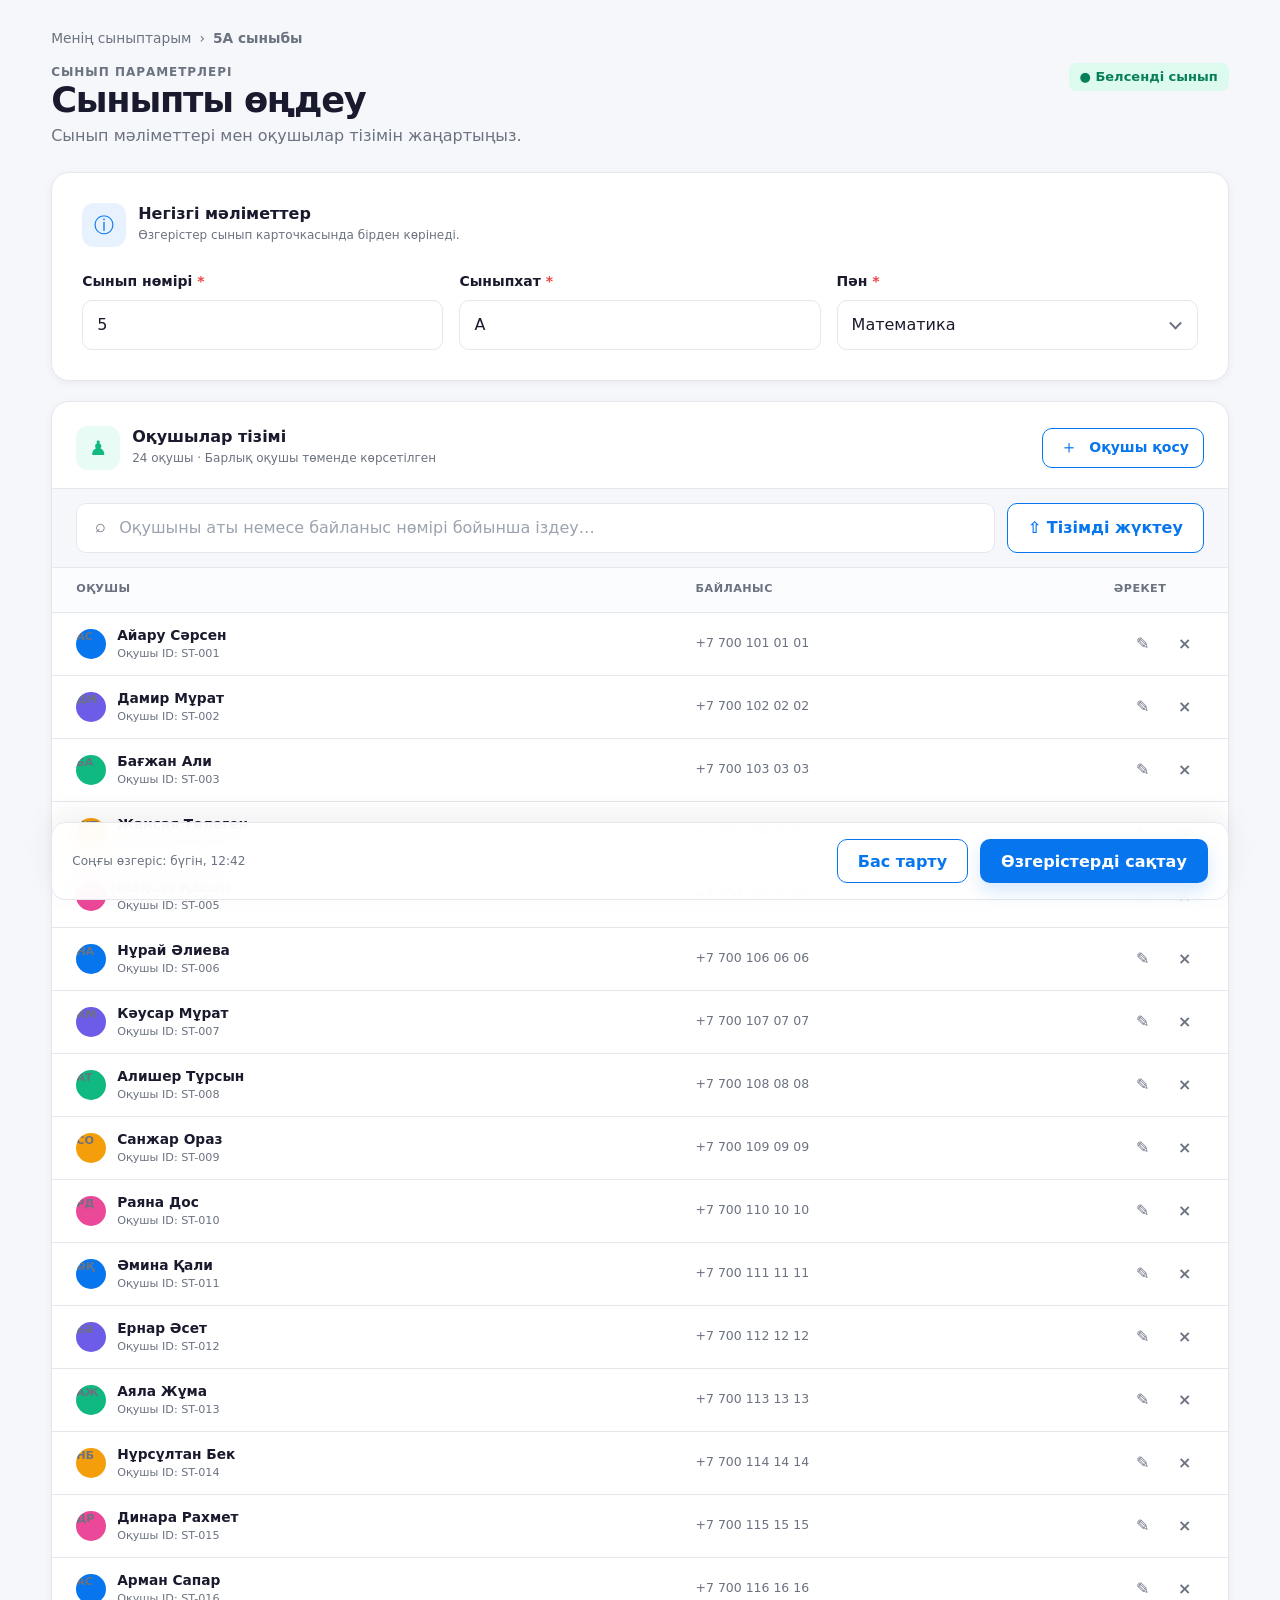
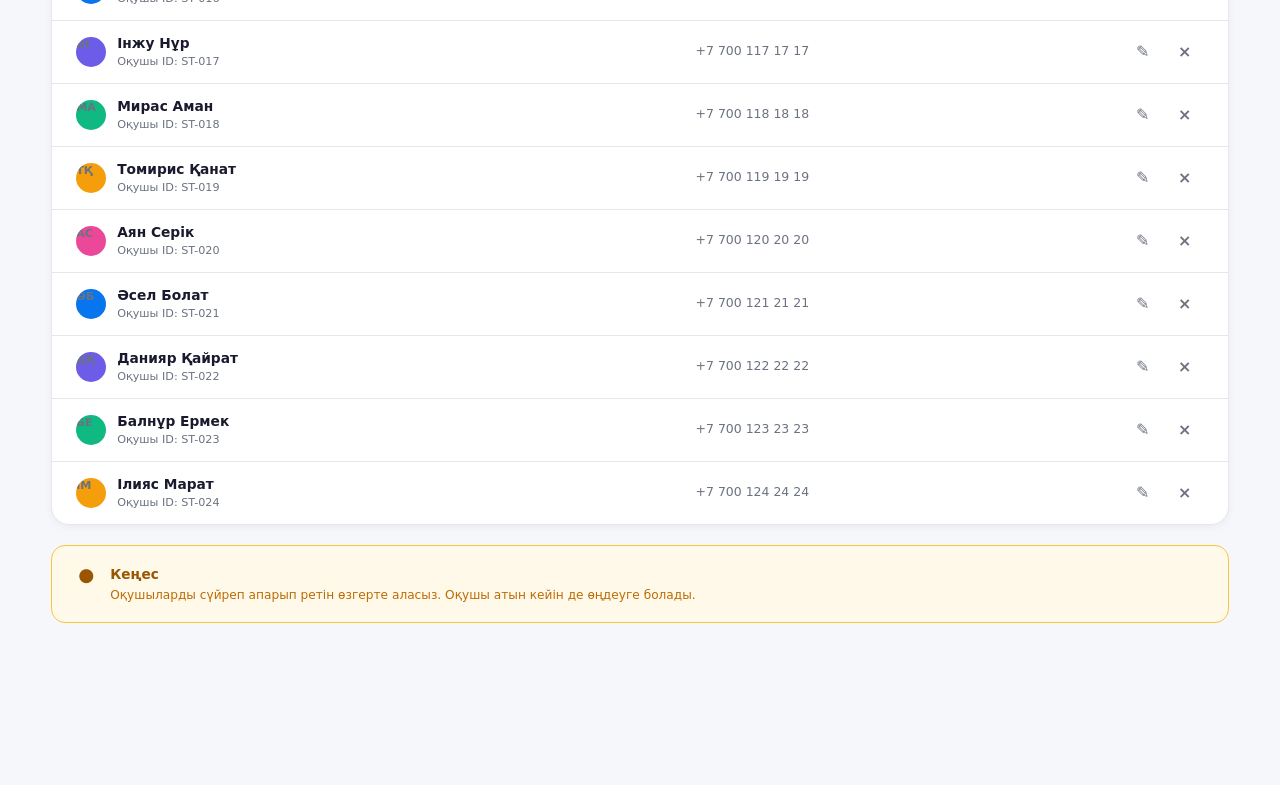
==== commit d75d49b9: "Use optional student contact numbers" ====
--- a/class-edit.html
+++ b/class-edit.html
@@ -33,33 +33,33 @@
             <div class="panel-heading-main"><span class="icon-box" aria-hidden="true" style="color:var(--success);background:var(--success-soft)">♟</span><div><h2 id="edit-students-title">Оқушылар тізімі</h2><p data-student-count>24 оқушы · Барлық оқушы төменде көрсетілген</p></div></div>
             <button class="btn btn-secondary btn-sm" type="button" data-action="add-student"><span class="icon" aria-hidden="true">＋</span>Оқушы қосу</button>
           </div>
-          <div class="roster-toolbar"><label class="search-wrap"><span class="icon" aria-hidden="true">⌕</span><span class="sr-only">Оқушыны іздеу</span><input class="control" type="search" data-student-search placeholder="Оқушыны аты немесе email бойынша іздеу…"></label><button class="btn btn-secondary" type="button" data-action="import-students">⇧ Тізімді жүктеу</button></div>
+          <div class="roster-toolbar"><label class="search-wrap"><span class="icon" aria-hidden="true">⌕</span><span class="sr-only">Оқушыны іздеу</span><input class="control" type="search" data-student-search placeholder="Оқушыны аты немесе байланыс нөмірі бойынша іздеу…"></label><button class="btn btn-secondary" type="button" data-action="import-students">⇧ Тізімді жүктеу</button></div>
           <div class="student-list-head" aria-hidden="true"><span>Оқушы</span><span>Байланыс</span><span>Әрекет</span></div>
           <ol class="student-list" data-student-list>
-            <li class="student-row"><div class="student-person"><span class="student-avatar">АС</span><div><strong>Айару Сәрсен</strong><span>Оқушы ID: ST-001</span></div></div><span class="student-contact">aiaru.sarsen@school.kz</span><span class="tag tag-green">Белсенді</span><div class="student-actions"><button class="tool-btn" type="button" aria-label="Айару Сәрсенді өңдеу">✎</button><button class="tool-btn" type="button" aria-label="Айару Сәрсенді жою">×</button></div></li>
-            <li class="student-row"><div class="student-person"><span class="student-avatar purple">ДМ</span><div><strong>Дамир Мұрат</strong><span>Оқушы ID: ST-002</span></div></div><span class="student-contact">damir.murat@school.kz</span><span class="tag tag-green">Белсенді</span><div class="student-actions"><button class="tool-btn" type="button" aria-label="Дамир Мұратты өңдеу">✎</button><button class="tool-btn" type="button" aria-label="Дамир Мұратты жою">×</button></div></li>
-            <li class="student-row"><div class="student-person"><span class="student-avatar green">БА</span><div><strong>Бағжан Али</strong><span>Оқушы ID: ST-003</span></div></div><span class="student-contact">bagzhan.ali@school.kz</span><span class="tag tag-green">Белсенді</span><div class="student-actions"><button class="tool-btn" type="button" aria-label="Бағжан Алиді өңдеу">✎</button><button class="tool-btn" type="button" aria-label="Бағжан Алиді жою">×</button></div></li>
-            <li class="student-row"><div class="student-person"><span class="student-avatar orange">ЖТ</span><div><strong>Жансая Төлеген</strong><span>Оқушы ID: ST-004</span></div></div><span class="student-contact">zhansaya.tolegen@school.kz</span><span class="tag tag-green">Белсенді</span><div class="student-actions"><button class="tool-btn" type="button" aria-label="Жансая Төлегенді өңдеу">✎</button><button class="tool-btn" type="button" aria-label="Жансая Төлегенді жою">×</button></div></li>
-            <li class="student-row"><div class="student-person"><span class="student-avatar rose">МҚ</span><div><strong>Мақсат Қасым</strong><span>Оқушы ID: ST-005</span></div></div><span class="student-contact">maksat.kasym@school.kz</span><span class="tag tag-green">Белсенді</span><div class="student-actions"><button class="tool-btn" type="button" aria-label="Мақсат Қасымды өңдеу">✎</button><button class="tool-btn" type="button" aria-label="Мақсат Қасымды жою">×</button></div></li>
-            <li class="student-row"><div class="student-person"><span class="student-avatar">НА</span><div><strong>Нұрай Әлиева</strong><span>Оқушы ID: ST-006</span></div></div><span class="student-contact">nuray.aliyeva@school.kz</span><span class="tag tag-green">Белсенді</span><div class="student-actions"><button class="tool-btn" type="button" aria-label="Нұрай Әлиеваны өңдеу">✎</button><button class="tool-btn" type="button" aria-label="Нұрай Әлиеваны жою">×</button></div></li>
-            <li class="student-row"><div class="student-person"><span class="student-avatar purple">КМ</span><div><strong>Кәусар Мұрат</strong><span>Оқушы ID: ST-007</span></div></div><span class="student-contact">kausar.murat@school.kz</span><span class="tag tag-green">Белсенді</span><div class="student-actions"><button class="tool-btn" type="button" aria-label="Кәусар Мұратты өңдеу">✎</button><button class="tool-btn" type="button" aria-label="Кәусар Мұратты жою">×</button></div></li>
-            <li class="student-row"><div class="student-person"><span class="student-avatar green">АТ</span><div><strong>Алишер Тұрсын</strong><span>Оқушы ID: ST-008</span></div></div><span class="student-contact">alisher.tursyn@school.kz</span><span class="tag tag-green">Белсенді</span><div class="student-actions"><button class="tool-btn" type="button" aria-label="Алишер Тұрсынды өңдеу">✎</button><button class="tool-btn" type="button" aria-label="Алишер Тұрсынды жою">×</button></div></li>
-            <li class="student-row"><div class="student-person"><span class="student-avatar orange">СО</span><div><strong>Санжар Ораз</strong><span>Оқушы ID: ST-009</span></div></div><span class="student-contact">sanzhar.oraz@school.kz</span><span class="tag tag-green">Белсенді</span><div class="student-actions"><button class="tool-btn" type="button" aria-label="Санжар Оразды өңдеу">✎</button><button class="tool-btn" type="button" aria-label="Санжар Оразды жою">×</button></div></li>
-            <li class="student-row"><div class="student-person"><span class="student-avatar rose">РД</span><div><strong>Раяна Дос</strong><span>Оқушы ID: ST-010</span></div></div><span class="student-contact">rayana.dos@school.kz</span><span class="tag tag-green">Белсенді</span><div class="student-actions"><button class="tool-btn" type="button" aria-label="Раяна Досты өңдеу">✎</button><button class="tool-btn" type="button" aria-label="Раяна Досты жою">×</button></div></li>
-            <li class="student-row"><div class="student-person"><span class="student-avatar">ӘҚ</span><div><strong>Әмина Қали</strong><span>Оқушы ID: ST-011</span></div></div><span class="student-contact">amina.kali@school.kz</span><span class="tag tag-green">Белсенді</span><div class="student-actions"><button class="tool-btn" type="button" aria-label="Әмина Қалиды өңдеу">✎</button><button class="tool-btn" type="button" aria-label="Әмина Қалиды жою">×</button></div></li>
-            <li class="student-row"><div class="student-person"><span class="student-avatar purple">ЕӘ</span><div><strong>Ернар Әсет</strong><span>Оқушы ID: ST-012</span></div></div><span class="student-contact">yernar.aset@school.kz</span><span class="tag tag-green">Белсенді</span><div class="student-actions"><button class="tool-btn" type="button" aria-label="Ернар Әсетті өңдеу">✎</button><button class="tool-btn" type="button" aria-label="Ернар Әсетті жою">×</button></div></li>
-            <li class="student-row"><div class="student-person"><span class="student-avatar green">АЖ</span><div><strong>Аяла Жұма</strong><span>Оқушы ID: ST-013</span></div></div><span class="student-contact">ayala.zhuma@school.kz</span><span class="tag tag-green">Белсенді</span><div class="student-actions"><button class="tool-btn" type="button" aria-label="Аяла Жұманы өңдеу">✎</button><button class="tool-btn" type="button" aria-label="Аяла Жұманы жою">×</button></div></li>
-            <li class="student-row"><div class="student-person"><span class="student-avatar orange">НБ</span><div><strong>Нұрсұлтан Бек</strong><span>Оқушы ID: ST-014</span></div></div><span class="student-contact">nursultan.bek@school.kz</span><span class="tag tag-green">Белсенді</span><div class="student-actions"><button class="tool-btn" type="button" aria-label="Нұрсұлтан Бекті өңдеу">✎</button><button class="tool-btn" type="button" aria-label="Нұрсұлтан Бекті жою">×</button></div></li>
-            <li class="student-row"><div class="student-person"><span class="student-avatar rose">ДР</span><div><strong>Динара Рахмет</strong><span>Оқушы ID: ST-015</span></div></div><span class="student-contact">dinara.rakhmet@school.kz</span><span class="tag tag-green">Белсенді</span><div class="student-actions"><button class="tool-btn" type="button" aria-label="Динара Рахметті өңдеу">✎</button><button class="tool-btn" type="button" aria-label="Динара Рахметті жою">×</button></div></li>
-            <li class="student-row"><div class="student-person"><span class="student-avatar">АС</span><div><strong>Арман Сапар</strong><span>Оқушы ID: ST-016</span></div></div><span class="student-contact">arman.sapar@school.kz</span><span class="tag tag-green">Белсенді</span><div class="student-actions"><button class="tool-btn" type="button" aria-label="Арман Сапарды өңдеу">✎</button><button class="tool-btn" type="button" aria-label="Арман Сапарды жою">×</button></div></li>
-            <li class="student-row"><div class="student-person"><span class="student-avatar purple">ІН</span><div><strong>Інжу Нұр</strong><span>Оқушы ID: ST-017</span></div></div><span class="student-contact">inzhu.nur@school.kz</span><span class="tag tag-green">Белсенді</span><div class="student-actions"><button class="tool-btn" type="button" aria-label="Інжу Нұрды өңдеу">✎</button><button class="tool-btn" type="button" aria-label="Інжу Нұрды жою">×</button></div></li>
-            <li class="student-row"><div class="student-person"><span class="student-avatar green">МА</span><div><strong>Мирас Аман</strong><span>Оқушы ID: ST-018</span></div></div><span class="student-contact">miras.aman@school.kz</span><span class="tag tag-green">Белсенді</span><div class="student-actions"><button class="tool-btn" type="button" aria-label="Мирас Аманды өңдеу">✎</button><button class="tool-btn" type="button" aria-label="Мирас Аманды жою">×</button></div></li>
-            <li class="student-row"><div class="student-person"><span class="student-avatar orange">ТҚ</span><div><strong>Томирис Қанат</strong><span>Оқушы ID: ST-019</span></div></div><span class="student-contact">tomiris.kanat@school.kz</span><span class="tag tag-green">Белсенді</span><div class="student-actions"><button class="tool-btn" type="button" aria-label="Томирис Қанатты өңдеу">✎</button><button class="tool-btn" type="button" aria-label="Томирис Қанатты жою">×</button></div></li>
-            <li class="student-row"><div class="student-person"><span class="student-avatar rose">АС</span><div><strong>Аян Серік</strong><span>Оқушы ID: ST-020</span></div></div><span class="student-contact">ayan.serik@school.kz</span><span class="tag tag-green">Белсенді</span><div class="student-actions"><button class="tool-btn" type="button" aria-label="Аян Серікті өңдеу">✎</button><button class="tool-btn" type="button" aria-label="Аян Серікті жою">×</button></div></li>
-            <li class="student-row"><div class="student-person"><span class="student-avatar">ӘБ</span><div><strong>Әсел Болат</strong><span>Оқушы ID: ST-021</span></div></div><span class="student-contact">asel.bolat@school.kz</span><span class="tag tag-green">Белсенді</span><div class="student-actions"><button class="tool-btn" type="button" aria-label="Әсел Болатты өңдеу">✎</button><button class="tool-btn" type="button" aria-label="Әсел Болатты жою">×</button></div></li>
-            <li class="student-row"><div class="student-person"><span class="student-avatar purple">ДҚ</span><div><strong>Данияр Қайрат</strong><span>Оқушы ID: ST-022</span></div></div><span class="student-contact">daniyar.kairat@school.kz</span><span class="tag tag-green">Белсенді</span><div class="student-actions"><button class="tool-btn" type="button" aria-label="Данияр Қайратты өңдеу">✎</button><button class="tool-btn" type="button" aria-label="Данияр Қайратты жою">×</button></div></li>
-            <li class="student-row"><div class="student-person"><span class="student-avatar green">БЕ</span><div><strong>Балнұр Ермек</strong><span>Оқушы ID: ST-023</span></div></div><span class="student-contact">balnur.yermek@school.kz</span><span class="tag tag-yellow">Шақыру жіберілді</span><div class="student-actions"><button class="tool-btn" type="button" aria-label="Балнұр Ермекті өңдеу">✎</button><button class="tool-btn" type="button" aria-label="Балнұр Ермекті жою">×</button></div></li>
-            <li class="student-row"><div class="student-person"><span class="student-avatar orange">ІМ</span><div><strong>Ілияс Марат</strong><span>Оқушы ID: ST-024</span></div></div><span class="student-contact">iliyas.marat@school.kz</span><span class="tag tag-yellow">Шақыру жіберілді</span><div class="student-actions"><button class="tool-btn" type="button" aria-label="Ілияс Маратты өңдеу">✎</button><button class="tool-btn" type="button" aria-label="Ілияс Маратты жою">×</button></div></li>
+            <li class="student-row"><div class="student-person"><span class="student-avatar">АС</span><div><strong>Айару Сәрсен</strong><span>Оқушы ID: ST-001</span></div></div><span class="student-contact">+7 700 101 01 01</span><span class="tag tag-green">Белсенді</span><div class="student-actions"><button class="tool-btn" type="button" aria-label="Айару Сәрсенді өңдеу">✎</button><button class="tool-btn" type="button" aria-label="Айару Сәрсенді жою">×</button></div></li>
+            <li class="student-row"><div class="student-person"><span class="student-avatar purple">ДМ</span><div><strong>Дамир Мұрат</strong><span>Оқушы ID: ST-002</span></div></div><span class="student-contact">+7 700 102 02 02</span><span class="tag tag-green">Белсенді</span><div class="student-actions"><button class="tool-btn" type="button" aria-label="Дамир Мұратты өңдеу">✎</button><button class="tool-btn" type="button" aria-label="Дамир Мұратты жою">×</button></div></li>
+            <li class="student-row"><div class="student-person"><span class="student-avatar green">БА</span><div><strong>Бағжан Али</strong><span>Оқушы ID: ST-003</span></div></div><span class="student-contact">+7 700 103 03 03</span><span class="tag tag-green">Белсенді</span><div class="student-actions"><button class="tool-btn" type="button" aria-label="Бағжан Алиді өңдеу">✎</button><button class="tool-btn" type="button" aria-label="Бағжан Алиді жою">×</button></div></li>
+            <li class="student-row"><div class="student-person"><span class="student-avatar orange">ЖТ</span><div><strong>Жансая Төлеген</strong><span>Оқушы ID: ST-004</span></div></div><span class="student-contact">+7 700 104 04 04</span><span class="tag tag-green">Белсенді</span><div class="student-actions"><button class="tool-btn" type="button" aria-label="Жансая Төлегенді өңдеу">✎</button><button class="tool-btn" type="button" aria-label="Жансая Төлегенді жою">×</button></div></li>
+            <li class="student-row"><div class="student-person"><span class="student-avatar rose">МҚ</span><div><strong>Мақсат Қасым</strong><span>Оқушы ID: ST-005</span></div></div><span class="student-contact">+7 700 105 05 05</span><span class="tag tag-green">Белсенді</span><div class="student-actions"><button class="tool-btn" type="button" aria-label="Мақсат Қасымды өңдеу">✎</button><button class="tool-btn" type="button" aria-label="Мақсат Қасымды жою">×</button></div></li>
+            <li class="student-row"><div class="student-person"><span class="student-avatar">НА</span><div><strong>Нұрай Әлиева</strong><span>Оқушы ID: ST-006</span></div></div><span class="student-contact">+7 700 106 06 06</span><span class="tag tag-green">Белсенді</span><div class="student-actions"><button class="tool-btn" type="button" aria-label="Нұрай Әлиеваны өңдеу">✎</button><button class="tool-btn" type="button" aria-label="Нұрай Әлиеваны жою">×</button></div></li>
+            <li class="student-row"><div class="student-person"><span class="student-avatar purple">КМ</span><div><strong>Кәусар Мұрат</strong><span>Оқушы ID: ST-007</span></div></div><span class="student-contact">+7 700 107 07 07</span><span class="tag tag-green">Белсенді</span><div class="student-actions"><button class="tool-btn" type="button" aria-label="Кәусар Мұратты өңдеу">✎</button><button class="tool-btn" type="button" aria-label="Кәусар Мұратты жою">×</button></div></li>
+            <li class="student-row"><div class="student-person"><span class="student-avatar green">АТ</span><div><strong>Алишер Тұрсын</strong><span>Оқушы ID: ST-008</span></div></div><span class="student-contact">+7 700 108 08 08</span><span class="tag tag-green">Белсенді</span><div class="student-actions"><button class="tool-btn" type="button" aria-label="Алишер Тұрсынды өңдеу">✎</button><button class="tool-btn" type="button" aria-label="Алишер Тұрсынды жою">×</button></div></li>
+            <li class="student-row"><div class="student-person"><span class="student-avatar orange">СО</span><div><strong>Санжар Ораз</strong><span>Оқушы ID: ST-009</span></div></div><span class="student-contact">+7 700 109 09 09</span><span class="tag tag-green">Белсенді</span><div class="student-actions"><button class="tool-btn" type="button" aria-label="Санжар Оразды өңдеу">✎</button><button class="tool-btn" type="button" aria-label="Санжар Оразды жою">×</button></div></li>
+            <li class="student-row"><div class="student-person"><span class="student-avatar rose">РД</span><div><strong>Раяна Дос</strong><span>Оқушы ID: ST-010</span></div></div><span class="student-contact">+7 700 110 10 10</span><span class="tag tag-green">Белсенді</span><div class="student-actions"><button class="tool-btn" type="button" aria-label="Раяна Досты өңдеу">✎</button><button class="tool-btn" type="button" aria-label="Раяна Досты жою">×</button></div></li>
+            <li class="student-row"><div class="student-person"><span class="student-avatar">ӘҚ</span><div><strong>Әмина Қали</strong><span>Оқушы ID: ST-011</span></div></div><span class="student-contact">+7 700 111 11 11</span><span class="tag tag-green">Белсенді</span><div class="student-actions"><button class="tool-btn" type="button" aria-label="Әмина Қалиды өңдеу">✎</button><button class="tool-btn" type="button" aria-label="Әмина Қалиды жою">×</button></div></li>
+            <li class="student-row"><div class="student-person"><span class="student-avatar purple">ЕӘ</span><div><strong>Ернар Әсет</strong><span>Оқушы ID: ST-012</span></div></div><span class="student-contact">+7 700 112 12 12</span><span class="tag tag-green">Белсенді</span><div class="student-actions"><button class="tool-btn" type="button" aria-label="Ернар Әсетті өңдеу">✎</button><button class="tool-btn" type="button" aria-label="Ернар Әсетті жою">×</button></div></li>
+            <li class="student-row"><div class="student-person"><span class="student-avatar green">АЖ</span><div><strong>Аяла Жұма</strong><span>Оқушы ID: ST-013</span></div></div><span class="student-contact">+7 700 113 13 13</span><span class="tag tag-green">Белсенді</span><div class="student-actions"><button class="tool-btn" type="button" aria-label="Аяла Жұманы өңдеу">✎</button><button class="tool-btn" type="button" aria-label="Аяла Жұманы жою">×</button></div></li>
+            <li class="student-row"><div class="student-person"><span class="student-avatar orange">НБ</span><div><strong>Нұрсұлтан Бек</strong><span>Оқушы ID: ST-014</span></div></div><span class="student-contact">+7 700 114 14 14</span><span class="tag tag-green">Белсенді</span><div class="student-actions"><button class="tool-btn" type="button" aria-label="Нұрсұлтан Бекті өңдеу">✎</button><button class="tool-btn" type="button" aria-label="Нұрсұлтан Бекті жою">×</button></div></li>
+            <li class="student-row"><div class="student-person"><span class="student-avatar rose">ДР</span><div><strong>Динара Рахмет</strong><span>Оқушы ID: ST-015</span></div></div><span class="student-contact">+7 700 115 15 15</span><span class="tag tag-green">Белсенді</span><div class="student-actions"><button class="tool-btn" type="button" aria-label="Динара Рахметті өңдеу">✎</button><button class="tool-btn" type="button" aria-label="Динара Рахметті жою">×</button></div></li>
+            <li class="student-row"><div class="student-person"><span class="student-avatar">АС</span><div><strong>Арман Сапар</strong><span>Оқушы ID: ST-016</span></div></div><span class="student-contact">+7 700 116 16 16</span><span class="tag tag-green">Белсенді</span><div class="student-actions"><button class="tool-btn" type="button" aria-label="Арман Сапарды өңдеу">✎</button><button class="tool-btn" type="button" aria-label="Арман Сапарды жою">×</button></div></li>
+            <li class="student-row"><div class="student-person"><span class="student-avatar purple">ІН</span><div><strong>Інжу Нұр</strong><span>Оқушы ID: ST-017</span></div></div><span class="student-contact">+7 700 117 17 17</span><span class="tag tag-green">Белсенді</span><div class="student-actions"><button class="tool-btn" type="button" aria-label="Інжу Нұрды өңдеу">✎</button><button class="tool-btn" type="button" aria-label="Інжу Нұрды жою">×</button></div></li>
+            <li class="student-row"><div class="student-person"><span class="student-avatar green">МА</span><div><strong>Мирас Аман</strong><span>Оқушы ID: ST-018</span></div></div><span class="student-contact">+7 700 118 18 18</span><span class="tag tag-green">Белсенді</span><div class="student-actions"><button class="tool-btn" type="button" aria-label="Мирас Аманды өңдеу">✎</button><button class="tool-btn" type="button" aria-label="Мирас Аманды жою">×</button></div></li>
+            <li class="student-row"><div class="student-person"><span class="student-avatar orange">ТҚ</span><div><strong>Томирис Қанат</strong><span>Оқушы ID: ST-019</span></div></div><span class="student-contact">+7 700 119 19 19</span><span class="tag tag-green">Белсенді</span><div class="student-actions"><button class="tool-btn" type="button" aria-label="Томирис Қанатты өңдеу">✎</button><button class="tool-btn" type="button" aria-label="Томирис Қанатты жою">×</button></div></li>
+            <li class="student-row"><div class="student-person"><span class="student-avatar rose">АС</span><div><strong>Аян Серік</strong><span>Оқушы ID: ST-020</span></div></div><span class="student-contact">+7 700 120 20 20</span><span class="tag tag-green">Белсенді</span><div class="student-actions"><button class="tool-btn" type="button" aria-label="Аян Серікті өңдеу">✎</button><button class="tool-btn" type="button" aria-label="Аян Серікті жою">×</button></div></li>
+            <li class="student-row"><div class="student-person"><span class="student-avatar">ӘБ</span><div><strong>Әсел Болат</strong><span>Оқушы ID: ST-021</span></div></div><span class="student-contact">+7 700 121 21 21</span><span class="tag tag-green">Белсенді</span><div class="student-actions"><button class="tool-btn" type="button" aria-label="Әсел Болатты өңдеу">✎</button><button class="tool-btn" type="button" aria-label="Әсел Болатты жою">×</button></div></li>
+            <li class="student-row"><div class="student-person"><span class="student-avatar purple">ДҚ</span><div><strong>Данияр Қайрат</strong><span>Оқушы ID: ST-022</span></div></div><span class="student-contact">+7 700 122 22 22</span><span class="tag tag-green">Белсенді</span><div class="student-actions"><button class="tool-btn" type="button" aria-label="Данияр Қайратты өңдеу">✎</button><button class="tool-btn" type="button" aria-label="Данияр Қайратты жою">×</button></div></li>
+            <li class="student-row"><div class="student-person"><span class="student-avatar green">БЕ</span><div><strong>Балнұр Ермек</strong><span>Оқушы ID: ST-023</span></div></div><span class="student-contact">+7 700 123 23 23</span><span class="tag tag-yellow">Шақыру жіберілді</span><div class="student-actions"><button class="tool-btn" type="button" aria-label="Балнұр Ермекті өңдеу">✎</button><button class="tool-btn" type="button" aria-label="Балнұр Ермекті жою">×</button></div></li>
+            <li class="student-row"><div class="student-person"><span class="student-avatar orange">ІМ</span><div><strong>Ілияс Марат</strong><span>Оқушы ID: ST-024</span></div></div><span class="student-contact">+7 700 124 24 24</span><span class="tag tag-yellow">Шақыру жіберілді</span><div class="student-actions"><button class="tool-btn" type="button" aria-label="Ілияс Маратты өңдеу">✎</button><button class="tool-btn" type="button" aria-label="Ілияс Маратты жою">×</button></div></li>
           </ol>
         </section>
 
--- a/styles.css
+++ b/styles.css
@@ -294,6 +294,7 @@
 .panel-heading p { margin: 0; color: var(--text-soft); font-size: 0.75rem; }
 .class-fields { display: grid; grid-template-columns: repeat(3, minmax(0, 1fr)); gap: 16px; }
 .required { color: var(--error); }
+.optional { color: var(--text-secondary); font-size: 0.82em; font-weight: 500; }
 .roster-panel { padding: 0; overflow: hidden; scroll-margin-top: 18px; }
 .roster-panel .panel-heading { padding: 24px 24px 18px; margin: 0; }
 .roster-toolbar { display: grid; grid-template-columns: minmax(220px, 1fr) auto; gap: 12px; padding: 14px 24px; border-top: 1px solid var(--border); border-bottom: 1px solid var(--border); background: var(--surface); }
